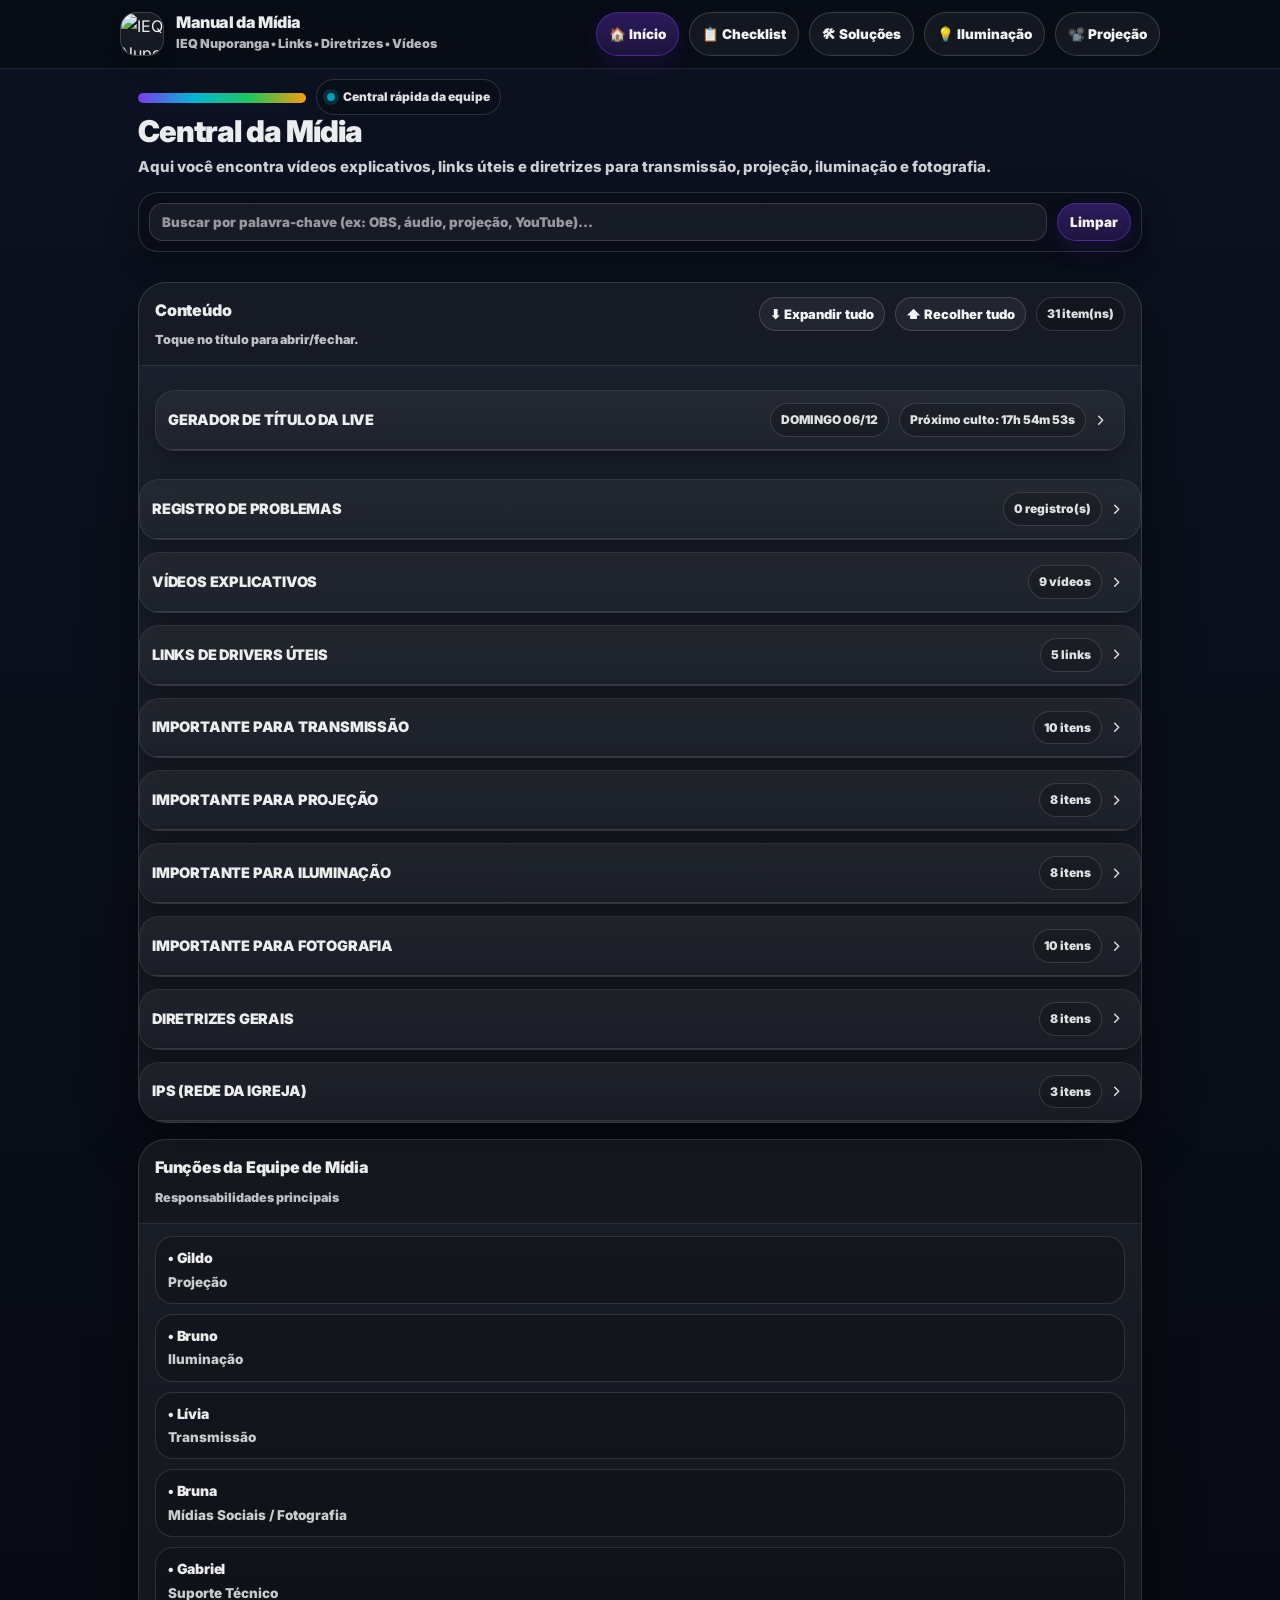
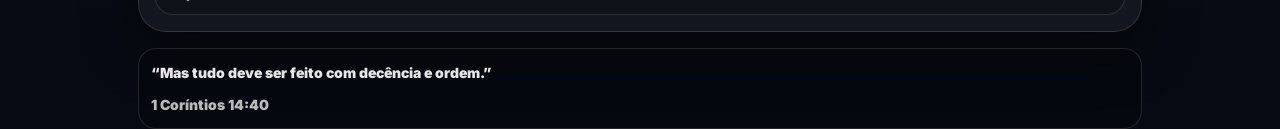
==== index.html @ dc913154 "Update index.html" ====
<!doctype html>
<html lang="pt-BR">
<head>
  <meta charset="utf-8" />
  <meta name="viewport" content="width=device-width,initial-scale=1" />
  <title>Manual da Mídia | IEQ Nuporanga</title>
  <meta name="description" content="Vídeos explicativos, links úteis e diretrizes para transmissão, projeção, iluminação e fotografia." />
  <meta name="theme-color" content="#0B1220" />

  <link rel="preconnect" href="https://fonts.googleapis.com">
  <link rel="preconnect" href="https://fonts.gstatic.com" crossorigin>
  <link href="https://fonts.googleapis.com/css2?family=Inter:wght@400;600;700;800;900;950&display=swap" rel="stylesheet">

  <style>
:root{
  --bg0:#070A12;
  --bg1:#0B1220;
  --bg2:#0A0F1D;

  --card: rgba(255,255,255,.06);
  --card2: rgba(255,255,255,.08);
  --line: rgba(255,255,255,.12);
  --line2: rgba(255,255,255,.16);

  --text: rgba(255,255,255,.92);
  --muted: rgba(255,255,255,.72);

  --accent1:#7C3AED; /* roxo */
  --accent2:#06B6D4; /* ciano */
  --accent3:#22C55E; /* verde */
  --accent4:#F59E0B; /* âmbar */
  --danger:#EF4444;
  --ok:#22C55E;

  --shadow: 0 18px 55px rgba(0,0,0,.45);
  --shadow2: 0 10px 26px rgba(0,0,0,.35);

  --max: 1040px;
  --r28: 28px;
  --r20: 20px;
  --r16: 16px;
  --padX: 18px;
}

*{box-sizing:border-box}
html{
  height:100%;
  background:#070A12;
  overscroll-behavior:none;
}
body{
  margin:0;
  min-height:100%;
  font-family: Inter, system-ui, -apple-system, Segoe UI, Roboto, Arial, sans-serif;
  color: var(--text);
  line-height:1.65;
  overflow-x:hidden;
  text-rendering: optimizeLegibility;
  position:relative;
  background: linear-gradient(180deg, #0B1220 0%, #070A12 100%);
}
body::before{
  content:"";
  position: fixed;
  inset: -20%;
  z-index: -1;
  pointer-events: none;
  background:
    radial-gradient(900px 700px at 18% 12%, rgba(124,58,237,.22), transparent 70%),
    radial-gradient(900px 700px at 82% 16%, rgba(6,182,212,.18), transparent 72%),
    radial-gradient(900px 700px at 55% 88%, rgba(34,197,94,.12), transparent 74%),
    radial-gradient(1100px 900px at 50% 50%, rgba(245,158,11,.06), transparent 78%);
  filter: blur(55px);
  opacity: .95;
  transform: translateZ(0);
}
a{color:inherit;text-decoration:none}
button{font-family:inherit}

.container{
  max-width:var(--max);
  margin:0 auto;
  padding:
    0 calc(var(--padX) + env(safe-area-inset-right))
    0 calc(var(--padX) + env(safe-area-inset-left));
}

/* ===== HEADER ===== */
header{
  position:sticky;top:0;z-index:50;
  background: rgba(7,10,18,.70);
  backdrop-filter: blur(14px);
  -webkit-backdrop-filter: blur(14px);
  border-bottom:1px solid rgba(255,255,255,.10);
  transition: background .25s ease, box-shadow .25s ease;
}
header.compact{
  background: rgba(7,10,18,.85);
  box-shadow: 0 10px 25px rgba(0,0,0,.35);
}
.head{
  display:flex;align-items:center;justify-content:space-between;
  gap:12px;
  padding:12px 0;
  flex-wrap:wrap;
  transition: padding .22s ease;
}
header.compact .head{padding:8px 0}

.brand{display:flex;align-items:center;gap:12px;min-width:0}
.logo{
  width:44px;height:44px;border-radius:16px;overflow:hidden;flex:0 0 auto;
  border:1px solid rgba(255,255,255,.16);
  background: rgba(255,255,255,.06);
  box-shadow: 0 10px 18px rgba(0,0,0,.25);
  display:grid;place-items:center;
  transition: width .22s ease, height .22s ease, border-radius .22s ease;
}
header.compact .logo{width:38px;height:38px;border-radius:13px}
.logo img{width:100%;height:100%;object-fit:cover}
.brandTxt{min-width:0}
.brandTxt strong{
  display:block;font-weight:950;letter-spacing:-.4px;
  white-space:nowrap;overflow:hidden;text-overflow:ellipsis;
  max-width: 66vw;line-height:1.05;
}
.brandTxt span{
  display:block;font-size:12.5px;font-weight:900;
  color: rgba(255,255,255,.70);
  white-space:nowrap;overflow:hidden;text-overflow:ellipsis;
  max-width: 66vw;margin-top:3px;
}
header.compact .brandTxt strong{font-size:15px}
header.compact .brandTxt span{font-size:11px}

/* ===== BUTTONS ===== */
.btn{
  display:inline-flex;align-items:center;justify-content:center;gap:10px;
  font-size:13.5px;font-weight:950;
  padding:10px 12px;border-radius:999px;
  border:1px solid rgba(255,255,255,.16);
  background: rgba(255,255,255,.06);
  color: rgba(255,255,255,.95);
  cursor:pointer;user-select:none;
  transition: transform .12s ease, background .12s ease, border-color .12s ease, box-shadow .12s ease, opacity .12s ease;
  white-space:nowrap;
}
.btn:hover{
  transform:translateY(-1px);
  background: rgba(255,255,255,.10);
  border-color: rgba(255,255,255,.22);
  box-shadow: 0 10px 18px rgba(0,0,0,.25);
}
.btn:active{transform:translateY(0)}
.btn.primary{
  border-color: rgba(124,58,237,.45);
  background: linear-gradient(180deg, rgba(124,58,237,.32), rgba(124,58,237,.18));
  box-shadow: 0 10px 22px rgba(124,58,237,.12);
}
.btn.primary:hover{
  border-color: rgba(124,58,237,.62);
  background: linear-gradient(180deg, rgba(124,58,237,.42), rgba(124,58,237,.20));
}
.btn.ghost{background: rgba(255,255,255,.05)}
.btn.small{padding:8px 10px;font-size:13px}
.btn.danger{
  border-color: rgba(239,68,68,.40);
  background: rgba(239,68,68,.14);
}
.btn.danger:hover{
  border-color: rgba(239,68,68,.58);
  background: rgba(239,68,68,.18);
}

:focus-visible{
  outline: 2px solid rgba(6,182,212,.65);
  outline-offset: 2px;
  border-radius: 14px;
}
.hidden{display:none !important}

@media (max-width: 560px){
  :root{--padX: 16px;}
  .brandTxt strong{max-width: 78vw}
  .brandTxt span{max-width: 78vw}
}

@media (prefers-reduced-motion: reduce){
  *{scroll-behavior:auto !important;transition:none !important;animation:none !important}
}

main{padding: 14px 0 36px}

/* ===== HERO / KICKER ===== */
.kicker{display:flex;align-items:center;gap:10px;flex-wrap:wrap}
.pill{
  display:inline-flex;align-items:center;gap:8px;
  padding:7px 10px;border-radius:999px;
  border:1px solid rgba(255,255,255,.14);
  background: rgba(0,0,0,.18);
  color: rgba(255,255,255,.86);
  font-weight:950;
  font-size:12px;
  white-space:nowrap;
}
.dot{width:8px;height:8px;border-radius:999px;background: rgba(6,182,212,.85);box-shadow:0 0 0 4px rgba(6,182,212,.18)}
.kickerBar{
  height:10px;border-radius:999px;
  background: linear-gradient(90deg, var(--accent1), var(--accent2), var(--accent3), var(--accent4));
  width: 168px;margin: 14px 0 12px;
  box-shadow: 0 10px 28px rgba(124,58,237,.10);
}

.hero{padding: 10px 0 14px}
h1{
  margin:0 0 6px;
  font-size:30px;
  letter-spacing:-1px;
  line-height:1.12;
  font-weight:950;
}
.sub{
  margin:0;
  color: rgba(255,255,255,.80);
  font-size:15px;
  max-width: 92ch;
  font-weight:800;
}

/* search */
.searchWrap{
  display:flex;gap:10px;flex-wrap:wrap;align-items:center;
  border:1px solid rgba(255,255,255,.14);
  background: rgba(0,0,0,.18);
  border-radius: 20px;
  padding:10px;
  margin-top:12px;
  box-shadow: var(--shadow2);
}
.searchWrap input{
  flex: 1 1 220px;
  background: rgba(255,255,255,.06);
  border:1px solid rgba(255,255,255,.14);
  color: rgba(255,255,255,.92);
  border-radius: 14px;
  padding:10px 12px;
  font-family:inherit;
  font-weight:900;
  outline:none;
}
.searchWrap input::placeholder{color: rgba(255,255,255,.55);font-weight:900}

/* panels */
.panel{
  margin-top:16px;
  border:1px solid var(--line);
  background: linear-gradient(180deg, rgba(255,255,255,.07), rgba(255,255,255,.05));
  border-radius: var(--r28);
  box-shadow: var(--shadow);
  overflow:hidden;
}
.panelTop{
  padding:14px 16px;
  display:grid;
  grid-template-columns: 1fr auto;
  gap:12px;
  align-items:start;
  background: rgba(0,0,0,.18);
  border-bottom:1px solid rgba(255,255,255,.10);
}
.panelTop .left strong{display:block;font-weight:950;letter-spacing:-.2px;margin-bottom:2px}
.panelTop .left span{color: rgba(255,255,255,.72);font-weight:900;font-size:12.5px}
.panelTop .right{justify-self:end;display:flex;gap:10px;flex-wrap:wrap;align-items:center}
.chip{
  display:inline-flex;align-items:center;justify-content:center;
  padding:6px 10px;border-radius:999px;
  border:1px solid rgba(255,255,255,.14);
  background: rgba(0,0,0,.18);
  color: rgba(255,255,255,.86);
  font-weight:950;
  font-size:12px;
  white-space:nowrap;
}
.panelBody{padding: 12px 16px 16px}

/* accordion sections */
.section{
  margin-top:12px;
  border:1px solid rgba(255,255,255,.12);
  background: rgba(0,0,0,.12);
  border-radius: 20px;
  overflow:hidden;
  box-shadow: var(--shadow2);
}
.sectionHead{
  padding:12px 12px;
  display:flex;align-items:center;justify-content:space-between;gap:12px;
  border-bottom:1px solid rgba(255,255,255,.10);
  background: linear-gradient(180deg, rgba(255,255,255,.06), rgba(255,255,255,.03));
  cursor:pointer;
  user-select:none;
}
.sectionHead h2{
  margin:0;
  font-size:14.5px;
  font-weight:950;
  letter-spacing:-.2px;
  color: rgba(255,255,255,.92);
  flex: 1 1 auto;
  min-width:0;
  line-height:1.25;
}
.sectionHead .meta{
  display:flex;align-items:center;gap:10px;flex-wrap:wrap;
  color: rgba(255,255,255,.70);
  font-weight:900;
  font-size:12.5px;
  user-select:none;
  margin-left:auto;
  flex:0 0 auto;
}
.sectionBody{padding: 12px}

.grid2{display:grid;gap:12px;grid-template-columns: 1fr 1fr}
.card{
  border:1px solid rgba(255,255,255,.12);
  background: rgba(0,0,0,.18);
  border-radius: 18px;
  padding:12px;
  overflow:hidden;
}
.card strong{display:block;font-weight:950;letter-spacing:-.2px;margin-bottom:6px;color: rgba(255,255,255,.92)}
.card p{margin:0;color: rgba(255,255,255,.82);font-weight:850;font-size:13.5px;line-height:1.55}
.row{display:flex;gap:10px;flex-wrap:wrap;margin-top:10px}

.list{
  margin:0;
  padding-left: 18px;
  color: rgba(255,255,255,.86);
  font-weight:850;
  font-size:14px;
  line-height:1.7;
}
.list li{margin: 6px 0}

.quote{
  margin-top:12px;
  border:1px solid rgba(255,255,255,.12);
  background: rgba(0,0,0,.18);
  border-radius: 18px;
  padding:12px;
  color: rgba(255,255,255,.90);
  font-weight:900;
  font-size:14px;
  line-height:1.7;
}
.quote em{font-style:normal;color: rgba(255,255,255,.72);font-weight:900}

/* mini lists */
.miniList{display:grid;gap:10px}
.miniRow{
  border:1px solid rgba(255,255,255,.12);
  background: rgba(0,0,0,.18);
  border-radius: 18px;
  padding:12px;
}
.miniRow .name{font-weight:950;letter-spacing:-.2px;color: rgba(255,255,255,.92);font-size:14px;line-height:1.25}
.miniRow .role{margin-top:6px;color: rgba(255,255,255,.78);font-weight:850;font-size:13.5px;line-height:1.35}

/* form */
.textarea, .input{
  width:100%;
  background: rgba(255,255,255,.06);
  border:1px solid rgba(255,255,255,.14);
  color: rgba(255,255,255,.92);
  border-radius: 14px;
  padding:10px 12px;
  font-family:inherit;
  font-weight:900;
  outline:none;
}
.textarea{min-height: 110px;resize: vertical;}

.miniList2{display:grid;gap:10px;margin-top:10px}
.miniNote{
  border:1px solid rgba(255,255,255,.10);
  background: rgba(0,0,0,.16);
  border-radius: 16px;
  padding:10px;
}
.miniNote .topline{display:flex;align-items:flex-start;justify-content:space-between;gap:10px;flex-wrap:wrap}
.miniNote .when{font-weight:950;color: rgba(255,255,255,.90);font-size:12.8px;letter-spacing:-.2px}
.miniNote .who{margin-top:2px;color: rgba(255,255,255,.78);font-weight:900;font-size:12.5px;letter-spacing:-.1px}
.miniNote .txt{margin-top:8px;color: rgba(255,255,255,.84);font-weight:850;font-size:13.2px;line-height:1.55;white-space:pre-wrap;word-break:break-word}
.empty{color: rgba(255,255,255,.74);font-weight:850;font-size:13px;line-height:1.55;padding: 8px 2px}

/* notice */
.notice{
  margin-top:10px;
  border:1px dashed rgba(255,255,255,.18);
  background: rgba(0,0,0,.18);
  border-radius: 16px;
  padding:10px;
  color: rgba(255,255,255,.82);
  font-weight:850;
  font-size:13px;
  line-height:1.55;
  white-space: normal;
  word-break: normal;
  overflow-wrap: anywhere;
  hyphens: auto;
}
.notice strong{color: rgba(255,255,255,.92);font-weight:950}

@media (max-width: 860px){
  .grid2{grid-template-columns: 1fr}
}
@media (max-width: 560px){
  h1{font-size:25px}
  .sub{font-size:14.6px}
  .panelTop{padding:12px}
  .panelBody{padding: 12px 12px 14px}
  .sectionHead{padding:11px}
  .card{padding:11px}
  .list{font-size:13.8px}
}

/* ===== MENU MOBILE (⋮) ===== */
.btnRow{display:flex;gap:10px;flex-wrap:wrap;align-items:center}
.menuBtn{
  display:none;
  width:42px;height:42px;
  border-radius:16px;
  border:1px solid rgba(255,255,255,.16);
  background: rgba(255,255,255,.06);
  color: rgba(255,255,255,.95);
  font-weight:950;
  font-size:22px;
  line-height:1;
  cursor:pointer;
  user-select:none;
  margin-right:6px;
  transition: transform .12s ease, background .12s ease, border-color .12s ease, box-shadow .12s ease, opacity .12s ease;
}
.menuBtn:hover{
  transform:translateY(-1px);
  background: rgba(255,255,255,.10);
  border-color: rgba(255,255,255,.22);
  box-shadow: 0 10px 18px rgba(0,0,0,.22);
}
.menuBtn:active{transform:translateY(0)}

.menuOverlay{
  position:fixed; inset:0;
  background: rgba(2,6,23,.50);
  backdrop-filter: blur(10px);
  -webkit-backdrop-filter: blur(10px);
  display:none;
  z-index:220;
}
.menuOverlay.show{display:block}

.headerMenu{
  position:fixed;
  top: calc(70px + env(safe-area-inset-top));
  left:50%;
  transform: translateX(-50%);
  width:min(360px, calc(100vw - 32px));
  border:1px solid rgba(255,255,255,.14);
  background: rgba(11,18,32,.92);
  backdrop-filter: blur(14px);
  -webkit-backdrop-filter: blur(14px);
  border-radius: 22px;
  box-shadow: 0 22px 90px rgba(0,0,0,.55);
  padding:12px;
  display:none;
  z-index:230;
}
.headerMenu.show{display:block}

.headerMenu .menuTitle{
  font-weight:950;
  letter-spacing:-.2px;
  font-size:13px;
  color: rgba(255,255,255,.90);
  display:flex;align-items:center;justify-content:space-between;gap:10px;
  padding:6px 6px 10px;
  border-bottom:1px solid rgba(255,255,255,.10);
  margin-bottom:10px;
}
.headerMenu .menuClose{
  width:38px;height:38px;border-radius:14px;
  border:1px solid rgba(255,255,255,.14);
  background: rgba(255,255,255,.06);
  color: rgba(255,255,255,.92);
  font-weight:950;
  cursor:pointer;
}
.headerMenu .menuGrid{
  display:flex;
  flex-direction:column;
  gap:10px;
}
.headerMenu .menuGrid .btn{
  width:100%;
  justify-content:flex-start;
}

/* no mobile: some a fileira de botões e aparece o ⋮ */
@media (max-width: 520px){
  .btnRow{display:none;}
  .menuBtn{display:inline-grid;place-items:center;}
  .head{flex-wrap:nowrap;}
}

/* =========================
   THUMBS DOS VÍDEOS
   ========================= */
.videoCard{
  display:flex;
  flex-direction:column;
  gap:10px;
}
.videoThumb{
  position:relative;
  width:100%;
  aspect-ratio: 16 / 9;
  border-radius: 16px;
  overflow:hidden;
  border:1px solid rgba(255,255,255,.12);
  background: rgba(255,255,255,.06);
  box-shadow: 0 12px 26px rgba(0,0,0,.25);
}
.videoThumb img{
  width:100%;
  height:100%;
  object-fit:cover;
  display:block;
  transform: scale(1.02);
  filter: saturate(1.05) contrast(1.05);
}
.videoThumb::after{
  content:"";
  position:absolute; inset:0;
  background: linear-gradient(180deg, rgba(0,0,0,.10), rgba(0,0,0,.55));
  pointer-events:none;
}
.playBadge{
  position:absolute;
  inset:auto auto 12px 12px;
  display:inline-flex;
  align-items:center;
  gap:8px;
  padding:8px 10px;
  border-radius:999px;
  border:1px solid rgba(255,255,255,.18);
  background: rgba(0,0,0,.40);
  backdrop-filter: blur(10px);
  -webkit-backdrop-filter: blur(10px);
  color: rgba(255,255,255,.92);
  font-weight:950;
  font-size:12.5px;
  box-shadow: 0 10px 22px rgba(0,0,0,.25);
}
.playIcon{
  width:0;height:0;
  border-left:10px solid rgba(255,255,255,.92);
  border-top:6px solid transparent;
  border-bottom:6px solid transparent;
  filter: drop-shadow(0 6px 10px rgba(0,0,0,.35));
}

/* =========================
   MODAL PLAYER
   ========================= */
.modalOverlay{
  position:fixed; inset:0;
  background: rgba(2,6,23,.62);
  backdrop-filter: blur(12px);
  -webkit-backdrop-filter: blur(12px);
  display:none;
  z-index:999;
}
.modalOverlay.show{display:block}

.modalBox{
  position:fixed;
  left:50%;
  top:50%;
  transform:translate(-50%,-50%);
  width:min(920px, calc(100vw - 28px));
  border-radius: 22px;
  border:1px solid rgba(255,255,255,.14);
  background: rgba(11,18,32,.92);
  box-shadow: 0 30px 120px rgba(0,0,0,.65);
  overflow:hidden;
  display:none;
  z-index:1000;
}
.modalBox.show{display:block}

.modalTop{
  display:flex;
  align-items:center;
  justify-content:space-between;
  gap:10px;
  padding:10px 12px;
  border-bottom:1px solid rgba(255,255,255,.10);
}
.modalTitle{
  font-weight:950;
  letter-spacing:-.2px;
  font-size:13.5px;
  color: rgba(255,255,255,.92);
  white-space:nowrap;
  overflow:hidden;
  text-overflow:ellipsis;
  max-width: 75%;
}
.modalClose{
  width:42px;height:42px;
  border-radius:16px;
  border:1px solid rgba(255,255,255,.14);
  background: rgba(255,255,255,.06);
  color: rgba(255,255,255,.92);
  font-weight:950;
  cursor:pointer;
}
.modalBody{
  padding:12px;
}
.playerFrame{
  width:100%;
  aspect-ratio:16/9;
  border-radius: 18px;
  overflow:hidden;
  border:1px solid rgba(255,255,255,.12);
  background: rgba(0,0,0,.35);
}
.playerFrame iframe{
  width:100%;
  height:100%;
  border:0;
  display:block;
}
  
/* ===== SETINHA ANIMADA (→ fechado, ↓ aberto) ===== */
.sectionHead .chev{
  transition: transform .25s ease;
  transform: rotate(-90deg);
}
.sectionHead[aria-expanded="true"] .chev{
  transform: rotate(0deg);
}

@media (max-width: 560px){
  /* Mobile: título em cima e chips embaixo (evita esmagar) */
  .sectionHead{
    flex-direction: column;
    align-items: flex-start;
    gap: 10px;
  }
  .sectionHead h2{width:100%}
  .sectionHead .meta{
    width:100%;
    margin-left:0;
    justify-content:flex-start;
  }
  .sectionHead .meta .chip{
    max-width:100%;
    overflow:hidden;
    text-overflow:ellipsis;
    white-space:nowrap;
    font-size:12px;
    padding:6px 10px;
  }
}

/* =========================
   IPS (NOVO)
   ========================= */
.ipTop{
  display:flex;
  align-items:flex-start;
  justify-content:space-between;
  gap:10px;
  flex-wrap:wrap;
}
.ipNameBtn{
  appearance:none;
  border:0;
  background: transparent;
  padding:0;
  margin:0;
  text-align:left;
  color: rgba(255,255,255,.92);
  font-weight:950;
  letter-spacing:-.2px;
  cursor:pointer;
  line-height:1.25;
}
.ipNameBtn:hover{ text-decoration: underline; }
.ipVal{
  font-weight:950;
  font-size:12.8px;
  color: rgba(255,255,255,.78);
  border:1px solid rgba(255,255,255,.12);
  background: rgba(0,0,0,.16);
  padding:6px 10px;
  border-radius: 999px;
  white-space:nowrap;
}
.ipHint{
  margin-top:8px;
  color: rgba(255,255,255,.76);
  font-weight:850;
  font-size:13.2px;
  line-height:1.55;
}
</style>
</head>

<body>
  <header>
    <div class="container head">
      <a class="brand" href="./" aria-label="Voltar para o site principal">
        <div class="logo">
          <img src="https://i.imgur.com/PlDV9NW.jpeg" alt="IEQ Nuporanga" />
        </div>
        <div class="brandTxt">
          <strong>Manual da Mídia</strong>
          <span>IEQ Nuporanga • Links • Diretrizes • Vídeos</span>
        </div>
      </a>

      <div class="btnRow" id="btnRowDesktop">
        <a class="btn primary" href="index.html" aria-label="Página inicial">🏠 Início</a>
        <a class="btn ghost" href="checklist.html" aria-label="Abrir checklist">📋 Checklist</a>
        <a class="btn ghost" href="solucoes.html" aria-label="Abrir soluções">🛠 Soluções</a>
        <a class="btn ghost" href="iluminacao.html" aria-label="Abrir iluminação">💡 Iluminação</a>
        <a class="btn ghost" href="projecao.html" aria-label="Abrir projeção">📽️ Projeção</a>
      </div>

      <button class="menuBtn" id="menuBtn" type="button" aria-label="Abrir menu" aria-expanded="false">⋮</button>
    </div>
  </header>

  <div class="menuOverlay" id="menuOverlay" aria-hidden="true"></div>

  <nav class="headerMenu" id="headerMenu" aria-label="Menu do topo">
    <div class="menuTitle">
      <span>Opções</span>
      <button class="menuClose" id="menuClose" type="button" aria-label="Fechar menu">✕</button>
    </div>

    <div class="menuGrid">
      <a class="btn primary" href="index.html">🏠 Início</a>
      <a class="btn ghost" href="checklist.html">📋 Checklist</a>
      <a class="btn ghost" href="solucoes.html">🛠 Soluções</a>
      <a class="btn ghost" href="iluminacao.html">💡 Iluminação</a>
      <a class="btn ghost" href="projecao.html">📽️ Projeção</a>
    </div>
  </nav>

  <main class="container">
    <div class="hero fadeUp">
      <div class="kicker">
        <div class="kickerBar" aria-hidden="true"></div>
        <span class="pill"><span class="dot" aria-hidden="true"></span>Central rápida da equipe</span>
      </div>

      <h1>Central da Mídia</h1>
      <p class="sub">
        Aqui você encontra vídeos explicativos, links úteis e diretrizes para transmissão, projeção, iluminação e fotografia.
      </p>

      <div class="searchWrap" aria-label="Busca">
        <input id="q" type="search" placeholder="Buscar por palavra-chave (ex: OBS, áudio, projeção, YouTube)..." />
        <button class="btn primary" id="clearBtn" type="button">Limpar</button>
      </div>
    </div>

    <section class="panel fadeUp" aria-label="Conteúdo do manual">
      <div class="panelTop">
        <div class="left">
          <strong>Conteúdo</strong>
          <span id="hint">Toque no título para abrir/fechar.</span>
        </div>
        <div class="right" style="display:flex;gap:10px;flex-wrap:wrap">
          <button class="btn ghost small" id="expandAll" type="button">⬇️ Expandir tudo</button>
          <button class="btn ghost small" id="collapseAll" type="button">⬆️ Recolher tudo</button>
          <span class="chip" id="countChip">0 itens</span>
        </div>
      </div>

      <div class="panelBody" id="wrap">

        <!-- GERADOR DE TÍTULO (FECHADO POR PADRÃO) -->
        <div class="section" data-section>
          <div class="sectionHead" role="button" tabindex="0" aria-label="Gerador de título da live">
            <h2>GERADOR DE TÍTULO DA LIVE</h2>
            <div class="meta">
              <span class="chip" id="liveWhenChip">—</span>
              <span class="chip" id="nextCultoChip">Próximo culto: —</span>
              <span class="chev" aria-hidden="true">
                <svg width="16" height="16" viewBox="0 0 24 24" fill="none">
                  <path d="M6 9l6 6 6-6" stroke="rgba(255,255,255,.85)" stroke-width="2.2" stroke-linecap="round" stroke-linejoin="round"/>
                </svg>
              </span>
            </div>
          </div>
          <div class="sectionBody" data-body>
            <div class="card" data-item>
              <strong>Título gerado</strong>
              <p id="liveTitle" style="word-break:break-word"></p>

              <div class="row">
                <button class="btn primary small" id="copyLive" type="button">Copiar título</button>
                <button class="btn ghost small" id="refreshLive" type="button">Atualizar</button>
              </div>
              </div>
            </div>
          </div>
        </div>

        <!-- REGISTRO DE PROBLEMAS (FECHADO POR PADRÃO) -->
        <div class="section" data-section>
          <div class="sectionHead" role="button" tabindex="0" aria-label="Registro de problemas e ocorrências">
            <h2>REGISTRO DE PROBLEMAS</h2>
            <div class="meta">
              <span class="chip" id="probCountChip">0 registro(s)</span>
              <span class="chev" aria-hidden="true">
                <svg width="16" height="16" viewBox="0 0 24 24" fill="none">
                  <path d="M6 9l6 6 6-6" stroke="rgba(255,255,255,.85)" stroke-width="2.2" stroke-linecap="round" stroke-linejoin="round"/>
                </svg>
              </span>
            </div>
          </div>
          <div class="sectionBody" data-body>
            <div class="card" data-item>
              <strong>Anotar ocorrência</strong>
              <p style="margin:0 0 10px;color:rgba(255,255,255,.78);font-weight:850;font-size:13.3px;line-height:1.55">
                OBS: Registre a ocorrência apenas no computador da live, pois ela fica salva no navegador local.
              </p>

              <div style="margin-top:10px;display:grid;gap:10px">
                <div>
                  <label for="probWho" style="display:block;margin-bottom:6px;font-size:12.5px;font-weight:900;color:rgba(255,255,255,.72)">Quem está reportando?</label>
                  <input class="input" id="probWho" type="text" placeholder="Ex: Gabriel / Lívia / Bruno..." />
                </div>

                <div>
                  <label for="probText" style="display:block;margin-bottom:6px;font-size:12.5px;font-weight:900;color:rgba(255,255,255,.72)">Descrição do problema</label>
                  <textarea class="textarea" id="probText" placeholder="Descreva o problema (o que aconteceu + como resolveu, se souber)..."></textarea>
                </div>
              </div>

              <div class="row" style="margin-top:10px">
                <button class="btn primary small" id="probSave" type="button">Salvar</button>
                <button class="btn ghost small" id="probClear" type="button">Limpar campos</button>
                <button class="btn danger small" id="probWipe" type="button">Apagar tudo</button>
              </div>

              <div class="miniList2" id="probList"></div>
              <div class="empty hidden" id="probEmpty">Nenhum registro ainda. Quando acontecer algo, anota aqui pra equipe aprender e melhorar.</div>
            </div>
          </div>
        </div>

        <!-- VÍDEOS -->
        <div class="section" data-section>
          <div class="sectionHead" role="button" tabindex="0" aria-label="Vídeos explicativos">
            <h2>VÍDEOS EXPLICATIVOS</h2>
            <div class="meta">
              <span class="chip" data-chip>9 vídeos</span>
              <span class="chev" aria-hidden="true">
                <svg width="16" height="16" viewBox="0 0 24 24" fill="none">
                  <path d="M6 9l6 6 6-6" stroke="rgba(255,255,255,.85)" stroke-width="2.2" stroke-linecap="round" stroke-linejoin="round"/>
                </svg>
              </span>
            </div>
          </div>

          <div class="sectionBody" data-body>
            <div class="grid2">

              <!-- 1 -->
              <div class="card videoCard" data-item data-video>
                <div class="videoThumb">
                  <img data-thumb alt="Thumbnail do vídeo" loading="lazy" decoding="async" referrerpolicy="no-referrer" />
                  <div class="playBadge"><span class="playIcon" aria-hidden="true"></span>Prévia</div>
                </div>
                <div class="videoMeta">
                  <strong>Como funciona a sala da mídia</strong>
                  <p>Vídeo explicando o ambiente e organização da sala.</p>
                </div>
                <div class="row">
                  <button class="btn primary small" type="button" data-watch>🎬 Assistir aqui</button>
                  <a class="btn small" data-youtube href="https://youtu.be/bHvkwNT70sk" target="_blank" rel="noopener">Abrir no YouTube</a>
                </div>
              </div>

              <!-- 2 -->
              <div class="card videoCard" data-item data-video>
                <div class="videoThumb">
                  <img data-thumb alt="Thumbnail do vídeo" loading="lazy" decoding="async" referrerpolicy="no-referrer" />
                  <div class="playBadge"><span class="playIcon" aria-hidden="true"></span>Prévia</div>
                </div>
                <div class="videoMeta">
                  <strong>Como funciona o programa de transmissão</strong>
                  <p>Visão geral do software utilizado na live.</p>
                </div>
                <div class="row">
                  <button class="btn primary small" type="button" data-watch>🎬 Assistir aqui</button>
                  <a class="btn small" data-youtube href="https://youtu.be/lfOu8_fzxBI" target="_blank" rel="noopener">Abrir no YouTube</a>
                </div>
              </div>

              <!-- 3 -->
              <div class="card videoCard" data-item data-video>
                <div class="videoThumb">
                  <img data-thumb alt="Thumbnail do vídeo" loading="lazy" decoding="async" referrerpolicy="no-referrer" />
                  <div class="playBadge"><span class="playIcon" aria-hidden="true"></span>Prévia</div>
                </div>
                <div class="videoMeta">
                  <strong>Como iniciar uma transmissão do culto (Atualizado)</strong>
                  <p>Passos essenciais antes de entrar ao vivo.</p>
                </div>
                <div class="row">
                  <button class="btn primary small" type="button" data-watch>🎬 Assistir aqui</button>
                  <a class="btn small" data-youtube href="https://youtu.be/qPlfcIo4XXo" target="_blank" rel="noopener">Abrir no YouTube</a>
                </div>
              </div>

              <!-- 4 -->
              <div class="card videoCard" data-item data-video>
                <div class="videoThumb">
                  <img data-thumb alt="Thumbnail do vídeo" loading="lazy" decoding="async" referrerpolicy="no-referrer" />
                  <div class="playBadge"><span class="playIcon" aria-hidden="true"></span>Prévia</div>
                </div>
                <div class="videoMeta">
                  <strong>Como funciona a projeção no culto</strong>
                  <p>Orientações para projeção e acompanhamento do culto.</p>
                </div>
                <div class="row">
                  <button class="btn primary small" type="button" data-watch>🎬 Assistir aqui</button>
                  <a class="btn small" data-youtube href="https://youtu.be/hV1OfCjrcVU" target="_blank" rel="noopener">Abrir no YouTube</a>
                </div>
              </div>

              <!-- 5 -->
              <div class="card videoCard" data-item data-video>
                <div class="videoThumb">
                  <img data-thumb alt="Thumbnail do vídeo" loading="lazy" decoding="async" referrerpolicy="no-referrer" />
                  <div class="playBadge"><span class="playIcon" aria-hidden="true"></span>Prévia</div>
                </div>
                <div class="videoMeta">
                  <strong>Como controlar o áudio que vai para a transmissão</strong>
                  <p>Como ajustar o mix da live com clareza.</p>
                </div>
                <div class="row">
                  <button class="btn primary small" type="button" data-watch>🎬 Assistir aqui</button>
                  <a class="btn small" data-youtube href="https://youtu.be/E3oSplzdOBA" target="_blank" rel="noopener">Abrir no YouTube</a>
                </div>
              </div>

              <!-- 6 -->
              <div class="card videoCard" data-item data-video>
                <div class="videoThumb">
                  <img data-thumb alt="Thumbnail do vídeo" loading="lazy" decoding="async" referrerpolicy="no-referrer" />
                  <div class="playBadge"><span class="playIcon" aria-hidden="true"></span>Prévia</div>
                </div>
                <div class="videoMeta">
                  <strong>Como enviar a imagem da câmera para a projeção</strong>
                  <p>Fluxo de vídeo: câmera → projeção.</p>
                </div>
                <div class="row">
                  <button class="btn primary small" type="button" data-watch>🎬 Assistir aqui</button>
                  <a class="btn small" data-youtube href="https://youtu.be/PBif7TNvut8" target="_blank" rel="noopener">Abrir no YouTube</a>
                </div>
              </div>

              <!-- 7 -->
              <div class="card videoCard" data-item data-video>
                <div class="videoThumb">
                  <img data-thumb alt="Thumbnail do vídeo" loading="lazy" decoding="async" referrerpolicy="no-referrer" />
                  <div class="playBadge"><span class="playIcon" aria-hidden="true"></span>Prévia</div>
                </div>
                <div class="videoMeta">
                  <strong>Como conectar o áudio e projetar vídeos</strong>
                  <p>Conexões práticas e cuidados na execução.</p>
                </div>
                <div class="row">
                  <button class="btn primary small" type="button" data-watch>🎬 Assistir aqui</button>
                  <a class="btn small" data-youtube href="https://youtu.be/PMEtejRNf5k" target="_blank" rel="noopener">Abrir no YouTube</a>
                </div>
              </div>

              <!-- 8 -->
              <div class="card videoCard" data-item data-video>
                <div class="videoThumb">
                  <img data-thumb alt="Thumbnail do vídeo" loading="lazy" decoding="async" referrerpolicy="no-referrer" />
                  <div class="playBadge"><span class="playIcon" aria-hidden="true"></span>Prévia</div>
                </div>
                <div class="videoMeta">
                  <strong>Básico da Mesa de Som</strong>
                  <p>Fundamentos para operar e entender o áudio.</p>
                </div>
                <div class="row">
                  <button class="btn primary small" type="button" data-watch>🎬 Assistir aqui</button>
                  <a class="btn small" data-youtube href="https://youtu.be/AaPl1Lh2E70" target="_blank" rel="noopener">Abrir no YouTube</a>
                </div>
              </div>

              <!-- 9 -->
              <div class="card videoCard" data-item data-video>
                <div class="videoThumb">
                  <img data-thumb alt="Thumbnail do vídeo" loading="lazy" decoding="async" referrerpolicy="no-referrer" />
                  <div class="playBadge"><span class="playIcon" aria-hidden="true"></span>Prévia</div>
                </div>
                <div class="videoMeta">
                  <strong>Como corrigir o IP do roteador</strong>
                  <p>A câmera não funciona? Corrija o IP.</p>
                </div>
                <div class="row">
                  <button class="btn primary small" type="button" data-watch>🎬 Assistir aqui</button>
                  <a class="btn small" data-youtube href="https://youtu.be/Xi2b-17VGbU?si=oOv-HLov6AXy3JWU" target="_blank" rel="noopener">Abrir no YouTube</a>
                </div>
              </div>

            </div>
          </div>
        </div>

        <!-- DRIVERS ÚTEIS -->
        <div class="section" data-section>
          <div class="sectionHead" role="button" tabindex="0" aria-label="Links de drivers úteis">
            <h2>LINKS DE DRIVERS ÚTEIS</h2>
            <div class="meta">
              <span class="chip" data-chip>5 links</span>
              <span class="chev" aria-hidden="true">
                <svg width="16" height="16" viewBox="0 0 24 24" fill="none">
                  <path d="M6 9l6 6 6-6" stroke="rgba(255,255,255,.85)" stroke-width="2.2" stroke-linecap="round" stroke-linejoin="round"/>
                </svg>
              </span>
            </div>
          </div>
        
          <div class="sectionBody" data-body>
            <div class="grid2">
        
              <div class="card" data-item>
                <strong>Quadrangular Nuporanga</strong>
                <p>Pasta geral de arquivos da igreja.</p>
                <div class="row">
                  <a class="btn primary small" href="https://drive.google.com/drive/folders/1-GQcfvZRFquY4fwe92kJaebK8PD-Q3kI?usp=drive_link" target="_blank" rel="noopener">
                    📂 Abrir Drive
                  </a>
                </div>
              </div>
        
              <div class="card" data-item>
                <strong>Driver para enviar arquivos pro PC</strong>
                <p>Arquivos usados para transferência e suporte.</p>
                <div class="row">
                  <a class="btn primary small" href="https://drive.google.com/drive/folders/1QjY1DF6QsRXKQGtE8BK4-lvwv3mjKDYk?usp=drive_link" target="_blank" rel="noopener">
                    📂 Abrir Drive
                  </a>
                </div>
              </div>
        
              <div class="card" data-item>
                <strong>Driver Eventos</strong>
                <p>Fotos de todos os eventos da igreja.</p>
                <div class="row">
                  <a class="btn primary small" href="https://drive.google.com/drive/folders/1LG5aJrqR8th5IkgLpDCRSFci9OvYjNt3?usp=drive_link" target="_blank" rel="noopener">
                    📂 Abrir Drive
                  </a>
                </div>
              </div>
        
              <div class="card" data-item>
                <strong>Ministério Quadrangular Nacional</strong>
                <p>Conteúdos oficiais do ministério.</p>
                <div class="row">
                  <a class="btn primary small" href="https://drive.google.com/drive/u/0/folders/1IVmIFSqOS4ai-nKMJYzkx-IhiDXxV02O" target="_blank" rel="noopener">
                    📂 Abrir Drive
                  </a>
                </div>
              </div>
        
              <div class="card" data-item>
                <strong>Secretaria de Comunicação</strong>
                <p>Documento oficial de comunicação.</p>
                <div class="row">
                  <a class="btn primary small" href="https://docs.google.com/document/d/1H7ag2DlPKMsB8zpv1w6szogb5b-KQ2O9bjy6smvPwyg/edit" target="_blank" rel="noopener">
                    📄 Abrir Documento
                  </a>
                </div>
              </div>
        
            </div>
          </div>
        </div>


        <!-- TRANSMISSÃO -->
        <div class="section" data-section>
          <div class="sectionHead" role="button" tabindex="0" aria-label="Importante para transmissão">
            <h2>IMPORTANTE PARA TRANSMISSÃO</h2>
            <div class="meta">
              <span class="chip" data-chip>10 itens</span>
              <span class="chev" aria-hidden="true">
                <svg width="16" height="16" viewBox="0 0 24 24" fill="none">
                  <path d="M6 9l6 6 6-6" stroke="rgba(255,255,255,.85)" stroke-width="2.2" stroke-linecap="round" stroke-linejoin="round"/>
                </svg>
              </span>
            </div>
          </div>
          <div class="sectionBody" data-body>
            <ul class="list" data-item>
              <li>Nomear transmissões de acordo com dia e data do culto.</li>
              <li>Mudar imagem de capa da transmissão de acordo com o pregador e/ou dia da semana.</li>
              <li>Verificar qualidade do áudio antes que seja iniciada a transmissão.</li>
              <li>A transmissão deve priorizar o altar, não o público.</li>
              <li>Não transmitir momentos sensíveis, como oração individual, testemunhos e etc.</li>
              <li>Crianças e adolescentes não devem ser exibidos em close na transmissão.</li>
              <li>Evitar enquadrar pessoas que não estejam identificadas como liderança, músicos ou pregadores.</li>
              <li>Evitar movimento bruscos da câmera; menos é mais.</li>
              <li>O foco do enquadramento na pregação é quem está com o microfone principal, independente se está ou não tendo louvor ao fundo.</li>
              <li>Tudo que não edifica fora do templo, não deve ser transmitido.</li>
            </ul>
          </div>
        </div>

        <!-- PROJEÇÃO -->
        <div class="section" data-section>
          <div class="sectionHead" role="button" tabindex="0" aria-label="Importante para projeção">
            <h2>IMPORTANTE PARA PROJEÇÃO</h2>
            <div class="meta">
              <span class="chip" data-chip>8 itens</span>
              <span class="chev" aria-hidden="true">
                <svg width="16" height="16" viewBox="0 0 24 24" fill="none">
                  <path d="M6 9l6 6 6-6" stroke="rgba(255,255,255,.85)" stroke-width="2.2" stroke-linecap="round" stroke-linejoin="round"/>
                </svg>
              </span>
            </div>
          </div>
          <div class="sectionBody" data-body>
            <ul class="list" data-item>
              <li>Evitar fundos poluídos, animados ou que prejudiquem a leitura.</li>
              <li>A projeção deve acompanhar o altar, não antecipar nem atrasar o momento.</li>
              <li>Confirmar a versão da bíblia de quem for pregar.</li>
              <li>Confirmar a lista de louvores com o responsável.</li>
              <li>Durante o louvor, projetar apenas a letra necessária, evitando excesso de informação.</li>
              <li>Manter o computador organizado, com arquivos nomeados nas respectivas pastas e excluir arquivos não mais utilizados.</li>
              <li>Garantir que anúncios e comunicados estejam atualizados.</li>
              <li>Tudo o que for projetado deve edificar a igreja e não distrair do culto.</li>
            </ul>
          </div>
        </div>

        <!-- ILUMINAÇÃO -->
        <div class="section" data-section>
          <div class="sectionHead" role="button" tabindex="0" aria-label="Importante para iluminação">
            <h2>IMPORTANTE PARA ILUMINAÇÃO</h2>
            <div class="meta">
              <span class="chip" data-chip>8 itens</span>
              <span class="chev" aria-hidden="true">
                <svg width="16" height="16" viewBox="0 0 24 24" fill="none">
                  <path d="M6 9l6 6 6-6" stroke="rgba(255,255,255,.85)" stroke-width="2.2" stroke-linecap="round" stroke-linejoin="round"/>
                </svg>
              </span>
            </div>
          </div>
          <div class="sectionBody" data-body>
            <ul class="list" data-item>
              <li>Programar cenas de iluminação antes do culto.</li>
              <li>Durante a Palavra, manter iluminação estável e clara.</li>
              <li>Durante o louvor, evitar mudanças constantes; menos é mais.</li>
              <li>Não escurecer o altar a ponto de prejudicar a leitura, a câmera ou a projeção.</li>
              <li>Não testar luzes durante o culto.</li>
              <li>Evitar cores que distraiam ou gerem desconforto visual.</li>
              <li>Trabalhar juntamente com a projeção para criação de cenas e layouts.</li>
              <li>A iluminação deve servir o culto, não chamar atenção para si.</li>
            </ul>
          </div>
        </div>

        <!-- FOTOGRAFIA -->
        <div class="section" data-section>
          <div class="sectionHead" role="button" tabindex="0" aria-label="Importante para fotografia">
            <h2>IMPORTANTE PARA FOTOGRAFIA</h2>
            <div class="meta">
              <span class="chip" data-chip>10 itens</span>
              <span class="chev" aria-hidden="true">
                <svg width="16" height="16" viewBox="0 0 24 24" fill="none">
                  <path d="M6 9l6 6 6-6" stroke="rgba(255,255,255,.85)" stroke-width="2.2" stroke-linecap="round" stroke-linejoin="round"/>
                </svg>
              </span>
            </div>
          </div>
          <div class="sectionBody" data-body>
            <ul class="list" data-item>
              <li>Fotografar com discrição e reverência durante o culto.</li>
              <li>Evitar fotografar pessoas em momentos sensíveis, como oração individual ou choro.</li>
              <li>Não expor crianças e adolescentes em close ou destaque individual.</li>
              <li>Evitar fotos de visitantes sem autorização.</li>
              <li>Não utilizar flash durante o culto.</li>
              <li>Evitar circulação excessiva à frente do altar.</li>
              <li>Registrar momentos de forma natural, sem interferir no culto.</li>
              <li>Evitar fotografar equipamentos técnicos.</li>
              <li>Selecionar imagens que edifiquem e representem bem a igreja.</li>
              <li>Tudo o que for fotografado deve honrar a igreja e o culto.</li>
            </ul>
          </div>
        </div>

        <!-- DIRETRIZES -->
        <div class="section" data-section>
          <div class="sectionHead" role="button" tabindex="0" aria-label="Diretrizes gerais">
            <h2>DIRETRIZES GERAIS</h2>
            <div class="meta">
              <span class="chip" data-chip>8 itens</span>
              <span class="chev" aria-hidden="true">
                <svg width="16" height="16" viewBox="0 0 24 24" fill="none">
                  <path d="M6 9l6 6 6-6" stroke="rgba(255,255,255,.85)" stroke-width="2.2" stroke-linecap="round" stroke-linejoin="round"/>
                </svg>
              </span>
            </div>
          </div>
          <div class="sectionBody" data-body>
            <ul class="list" data-item>
              <li>Avisar com antecedência caso não possa comparecer ao culto; não comparecer sem aviso compromete a equipe.</li>
              <li>Manter todos os equipamentos limpos e organizados após o uso.</li>
              <li>Não comer ou beber próximo aos equipamentos.</li>
              <li>Deixar mesas, suportes e áreas de trabalho em ordem ao final do culto.</li>
              <li>Comunicar imediatamente qualquer falha, dano ou mau funcionamento.</li>
              <li>Não realizar reparos ou modificações sem autorização.</li>
              <li>Não retirar equipamentos da igreja sem autorização da liderança.</li>
              <li>A mídia existe para servir o culto, não para conduzi-lo.</li>
            </ul>

            <div class="quote" data-item>
              “Tudo o que fizerem, façam de todo o coração, como para o Senhor, e não para os homens, sabendo que receberão do Senhor a recompensa da herança. É a Cristo, o Senhor, que vocês estão servindo.”
              <div style="margin-top:8px"><em>Colossenses 3:23–24</em></div>
            </div>
          </div>
        </div>

        <!-- IPS (NOVO) — LOGO ABAIXO DE DIRETRIZES -->
        <div class="section" data-section>
          <div class="sectionHead" role="button" tabindex="0" aria-label="IPs usados na igreja">
            <h2>IPS (REDE DA IGREJA)</h2>
            <div class="meta">
              <span class="chip" data-chip>3 itens</span>
              <span class="chev" aria-hidden="true">
                <svg width="16" height="16" viewBox="0 0 24 24" fill="none">
                  <path d="M6 9l6 6 6-6" stroke="rgba(255,255,255,.85)" stroke-width="2.2" stroke-linecap="round" stroke-linejoin="round"/>
                </svg>
              </span>
            </div>
          </div>

          <div class="sectionBody" data-body>
            <div class="grid2">

              <div class="card" data-item>
                <div class="ipTop">
                  <button class="ipNameBtn" type="button" data-ip-search="192.168.3.1" aria-label="Pesquisar no Google: IP do roteador">
                    IP ROTEADOR
                  </button>
                  <span class="ipVal">192.168.3.1</span>
                </div>

                <div class="ipHint">
                  Clique no nome para pesquisar no Google. Use os botões abaixo para abrir ou copiar.
                </div>

                <div class="row">
                  <button class="btn primary small" type="button" data-ip-https="192.168.3.1">🔒 Abrir https://</button>
                  <button class="btn ghost small" type="button" data-ip-copy="192.168.3.1">📋 Copiar IP</button>
                </div>
              </div>

              <div class="card" data-item>
                <div class="ipTop">
                  <button class="ipNameBtn" type="button" data-ip-search="192.168.3.30" aria-label="Pesquisar no Google: Abrir câmera PTZ">
                    Abrir Camera PTZ
                  </button>
                  <span class="ipVal">192.168.3.30</span>
                </div>

                <div class="ipHint">
                  Clique no nome para pesquisar no Google. Use os botões abaixo para abrir ou copiar.
                </div>

                <div class="row">
                  <button class="btn primary small" type="button" data-ip-https="192.168.3.30">🔒 Abrir https://</button>
                  <button class="btn ghost small" type="button" data-ip-copy="192.168.3.30">📋 Copiar IP</button>
                </div>
              </div>

              <div class="card" data-item>
                <div class="ipTop">
                  <button class="ipNameBtn" type="button" data-ip-search="172.14.52.1" aria-label="Pesquisar no Google: Abrir mesa de som">
                    Abrir Mesa de Som
                  </button>
                  <span class="ipVal">172.14.52.1</span>
                </div>

                <div class="ipHint">
                  Clique no nome para pesquisar no Google. Use os botões abaixo para abrir ou copiar.
                </div>

                <div class="row">
                  <button class="btn primary small" type="button" data-ip-https="172.14.52.1">🔒 Abrir https://</button>
                  <button class="btn ghost small" type="button" data-ip-copy="172.14.52.1">📋 Copiar IP</button>
                </div>
              </div>

            </div>

            <div class="notice" data-item>
              <strong>Obs:</strong> Se algum equipamento não tiver HTTPS habilitado, o navegador pode bloquear/alertar.
              Se precisar, posso colocar um botão extra de <strong>http://</strong> também.
            </div>
          </div>
        </div>

      </div>
    </section>

    <section class="panel fadeUp" aria-label="Funções da equipe de mídia">
      <div class="panelTop">
        <div class="left">
          <strong>Funções da Equipe de Mídia</strong>
          <span>Responsabilidades principais</span>
        </div>
      </div>

      <div class="panelBody">
        <div class="miniList">
          <div class="miniRow" data-item>
            <div class="name">• Gildo</div>
            <div class="role">Projeção</div>
          </div>

          <div class="miniRow" data-item>
            <div class="name">• Bruno</div>
            <div class="role">Iluminação</div>
          </div>

          <div class="miniRow" data-item>
            <div class="name">• Lívia</div>
            <div class="role">Transmissão</div>
          </div>

          <div class="miniRow" data-item>
            <div class="name">• Bruna</div>
            <div class="role">Mídias Sociais / Fotografia</div>
          </div>

          <div class="miniRow" data-item>
            <div class="name">• Gabriel</div>
            <div class="role">Suporte Técnico</div>
          </div>
        </div>
      </div>
    </section>

    <div class="quote fadeUp" id="verseBox" style="margin-top:16px"></div>
  </main>

  <!-- MODAL -->
  <div class="modalOverlay" id="modalOverlay" aria-hidden="true"></div>
  <div class="modalBox" id="modalBox" role="dialog" aria-modal="true" aria-label="Player do vídeo">
    <div class="modalTop">
      <div class="modalTitle" id="modalTitle">Assistir</div>
      <button class="modalClose" id="modalClose" type="button" aria-label="Fechar">✕</button>
    </div>
    <div class="modalBody">
      <div class="playerFrame" id="playerFrame"></div>
      <div class="row" style="margin-top:10px">
        <a class="btn small" id="modalYoutube" target="_blank" rel="noopener">Abrir no YouTube</a>
      </div>
    </div>
  </div>

  <script>
    // Toggle sections
    function toggleBody(head){
      const body = head.parentElement.querySelector("[data-body]");
      if(!body) return;
      const hidden = body.classList.toggle("hidden");
      head.setAttribute("aria-expanded", (!hidden).toString());
    }

    // Recolher tudo
    function collapseAllSections(){
      document.querySelectorAll("[data-section]").forEach(sec=>{
        const body = sec.querySelector("[data-body]");
        const head = sec.querySelector(".sectionHead");
        if(body) body.classList.add("hidden");
        if(head) head.setAttribute("aria-expanded","false");
      });
    }

    // Expandir tudo
    function expandAllSections(){
      document.querySelectorAll("[data-section]").forEach(sec=>{
        const body = sec.querySelector("[data-body]");
        const head = sec.querySelector(".sectionHead");
        if(body) body.classList.remove("hidden");
        if(head) head.setAttribute("aria-expanded","true");
      });
    }

    // Iniciar TODAS as seções recolhidas
    document.querySelectorAll(".sectionHead").forEach(head=>{
      head.addEventListener("click", ()=>toggleBody(head));
      head.addEventListener("keydown", (e)=>{
        if(e.key === "Enter" || e.key === " "){
          e.preventDefault();
          toggleBody(head);
        }
      });

      const body = head.parentElement.querySelector("[data-body]");
      if(body) body.classList.add("hidden");
      head.setAttribute("aria-expanded","false");
    });

    // Botões expand/recolher
    (function(){
      const expandBtn = document.getElementById("expandAll");
      const collapseBtn = document.getElementById("collapseAll");
      if(expandBtn) expandBtn.addEventListener("click", ()=>expandAllSections());
      if(collapseBtn) collapseBtn.addEventListener("click", ()=>collapseAllSections());
    })();

    // Search / filter (somente itens com data-item contam)
    const q = document.getElementById("q");
    const clearBtn = document.getElementById("clearBtn");
    const countChip = document.getElementById("countChip");

    function normalize(s){
      return (s||"")
        .toLowerCase()
        .normalize("NFD")
        .replace(/[\u0300-\u036f]/g, "");
    }

    function updateCount(){
      const visible = Array.from(document.querySelectorAll("[data-item]"))
        .filter(el => !el.classList.contains("hidden")).length;
      countChip.textContent = `${visible} item(ns)`;
    }

    function filter(){
      const term = normalize(q.value.trim());
      const items = document.querySelectorAll("[data-item]");
      const sections = document.querySelectorAll("[data-section]");

      if(!term){
        items.forEach(el=>el.classList.remove("hidden"));
        sections.forEach(sec=>sec.classList.remove("hidden"));
        // fecha tudo de novo
        collapseAllSections();
        updateCount();
        return;
      }

      items.forEach(el=>el.classList.add("hidden"));
      sections.forEach(sec=>sec.classList.add("hidden"));

      items.forEach(el=>{
        const text = normalize(el.textContent);
        if(text.includes(term)){
          el.classList.remove("hidden");
          const sec = el.closest("[data-section]");
          if(sec) sec.classList.remove("hidden");

          if(sec){
            const body = sec.querySelector("[data-body]");
            if(body) body.classList.remove("hidden");
            const head = sec.querySelector(".sectionHead");
            if(head) head.setAttribute("aria-expanded","true");
          }
        }
      });

      updateCount();
    }

    q.addEventListener("input", filter);
    clearBtn.addEventListener("click", ()=>{
      q.value = "";
      filter();
      q.focus();
    });

    function escapeHtml(str){
      return (str||"").replace(/[&<>"']/g, (m)=>({
        "&":"&amp;","<":"&lt;",">":"&gt;",'"':"&quot;","'":"&#039;"
      }[m]));
    }

    // ===== GERADOR DE TITULO LIVE + CRONÔMETRO PRÓXIMO CULTO (QUINTA 19H, DOMINGO 18H) =====
    (function(){
      const liveTitle = document.getElementById("liveTitle");
      const copyLive = document.getElementById("copyLive");
      const refreshLive = document.getElementById("refreshLive");
      const liveWhenChip = document.getElementById("liveWhenChip");
      const nextCultoChip = document.getElementById("nextCultoChip");
      if(!liveTitle || !copyLive || !refreshLive || !liveWhenChip || !nextCultoChip) return;

      const dias = ["DOMINGO","SEGUNDA","TERÇA","QUARTA","QUINTA","SEXTA","SÁBADO"];

      // ✅ CULTOS FIXOS
      // 0=DOM, 1=SEG, 2=TER, 3=QUA, 4=QUI, 5=SEX, 6=SÁB
      const CULTOS = [
        { dow: 4, h: 19, m: 0 }, // Quinta 19:00
        { dow: 0, h: 18, m: 0 }, // Domingo 18:00
      ];

      // Estado travado do cronômetro (evita "pulos" por arredondamento / drift do setInterval)
      const state = {
        target: null,
        baseNow: 0,
        basePerf: 0,
        setTarget(d){
          this.target = d;
          this.baseNow = Date.now();
          this.basePerf = (typeof performance !== "undefined" ? performance.now() : 0);
        },
        nowMs(){
          const p = (typeof performance !== "undefined" ? performance.now() : 0);
          return this.baseNow + (p - this.basePerf);
        }
      };

      function pad2(n){ return String(n).padStart(2,"0"); }

      function formatRemaining(ms){
        ms = Math.max(0, ms);
        const totalSec = Math.floor(ms / 1000);
        const d = Math.floor(totalSec / 86400);
        const h = Math.floor((totalSec % 86400) / 3600);
        const m = Math.floor((totalSec % 3600) / 60);
        const s = totalSec % 60;

        if(d > 0) return `${d}d ${h}h ${m}m ${s}s`;
        if(h > 0) return `${h}h ${m}m ${s}s`;
        if(m > 0) return `${m}m ${s}s`;
        return `${s}s`;
      }

      function getNextCulto(fromDate){
        const now = fromDate || new Date();
        const nowTime = now.getTime();
        let best = null;

        for(const c of CULTOS){
          const todayDow = now.getDay();
          let delta = (c.dow - todayDow + 7) % 7;

          const cand = new Date(now);
          cand.setHours(c.h, c.m, 0, 0);
          cand.setDate(now.getDate() + delta);

          // se for "hoje" mas já passou, pula pra semana que vem
          if(cand.getTime() <= nowTime){
            cand.setDate(cand.getDate() + 7);
          }

          if(!best || cand.getTime() < best.getTime()){
            best = cand;
          }
        }
        return best;
      }

      function updateCountdown(){
        // trava o alvo para não "pular" pra frente/voltar quando o relógio arredonda
        if(!state.target){
          state.setTarget(getNextCulto(new Date()));
        }

        const nowMs = state.nowMs();
        let diff = state.target.getTime() - nowMs;

        // passou do horário? recalcula o próximo (com pequena folga)
        if(diff <= 0){
          state.setTarget(getNextCulto(new Date(nowMs + 1500)));
          diff = state.target.getTime() - nowMs;
        }

        // no chip: só o tempo (sem repetir dia/data)
        nextCultoChip.textContent = `Próximo culto: ${formatRemaining(diff)}`;

        // info completa fica no title (sem poluir o layout)
        const dia = dias[state.target.getDay()];
        const dd = pad2(state.target.getDate());
        const mm = pad2(state.target.getMonth()+1);
        const hh = pad2(state.target.getHours());
        const mi = pad2(state.target.getMinutes());
        nextCultoChip.title = `${dia} ${dd}/${mm} ${hh}:${mi}`;
      }

      function gerarTituloHoje(){
        const now = new Date();
        const dia = dias[now.getDay()];
        const dd = pad2(now.getDate());
        const mm = pad2(now.getMonth()+1);
        const titulo = `🔴LIVE - CULTO ${dia} ${dd}/${mm} | IEQ NUPORANGA - TEMPLO A RESPOSTA`;
        liveTitle.textContent = titulo;
        liveWhenChip.textContent = `${dia} ${dd}/${mm}`;
      }

      function copiar(){
        const txt = liveTitle.textContent || "";
        if(!txt) return;

        const ta = document.createElement("textarea");
        ta.value = txt;
        ta.setAttribute("readonly","");
        ta.style.position = "fixed";
        ta.style.top = "0";
        ta.style.left = "-9999px";
        document.body.appendChild(ta);

        ta.focus();
        ta.select();
        ta.setSelectionRange(0, 99999);

        const ok = document.execCommand("copy");
        ta.remove();

        copyLive.textContent = ok ? "Copiado!" : "Não foi possível copiar";
        setTimeout(()=>copyLive.textContent="Copiar título", 1500);
      }

      copyLive.addEventListener("click", (e)=>{ e.stopPropagation(); copiar(); });
      refreshLive.addEventListener("click", (e)=>{ e.stopPropagation(); gerarTituloHoje(); updateCountdown(); });

      gerarTituloHoje();
      updateCountdown();
      setInterval(updateCountdown, 1000);
    })();

    // ===== REGISTRO DE PROBLEMAS (localStorage) =====
    (function(){
      const KEY = "ieq_midias_problemas_v2";

      const probWho  = document.getElementById("probWho");
      const probText = document.getElementById("probText");
      const probSave = document.getElementById("probSave");
      const probClear = document.getElementById("probClear");
      const probWipe = document.getElementById("probWipe");
      const probList = document.getElementById("probList");
      const probEmpty = document.getElementById("probEmpty");
      const probCountChip = document.getElementById("probCountChip");
      if(!probWho || !probText || !probSave || !probClear || !probWipe || !probList || !probEmpty || !probCountChip) return;

      let state = { items: [] };

      function load(){
        try{
          const raw = localStorage.getItem(KEY);
          if(raw){
            const parsed = JSON.parse(raw);
            if(parsed && typeof parsed === "object" && Array.isArray(parsed.items)){
              state = parsed;
            }
          }
        }catch(e){}
      }

      function save(){
        localStorage.setItem(KEY, JSON.stringify(state));
      }

      function fmt(ts){
        try{
          const d = new Date(ts);
          const dd = String(d.getDate()).padStart(2,"0");
          const mm = String(d.getMonth()+1).padStart(2,"0");
          const yyyy = d.getFullYear();
          const hh = String(d.getHours()).padStart(2,"0");
          const mi = String(d.getMinutes()).padStart(2,"0");
          return `${dd}/${mm}/${yyyy} • ${hh}:${mi}`;
        }catch(e){
          return ts;
        }
      }

      function render(){
        probList.innerHTML = "";
        const n = state.items.length;
        probCountChip.textContent = `${n} registro(s)`;

        if(n === 0){
          probEmpty.classList.remove("hidden");
          return;
        }
        probEmpty.classList.add("hidden");

        const items = [...state.items].sort((a,b)=>(b.ts||"").localeCompare(a.ts||""));

        for(const it of items){
          const wrap = document.createElement("div");
          wrap.className = "miniNote";

          const top = document.createElement("div");
          top.className = "topline";

          const left = document.createElement("div");
          left.style.display = "grid";
          left.style.gap = "2px";

          const when = document.createElement("div");
          when.className = "when";
          when.textContent = fmt(it.ts);

          const who = document.createElement("div");
          who.className = "who";
          who.textContent = `Reportado por: ${it.who || "—"}`;

          left.appendChild(when);
          left.appendChild(who);

          const del = document.createElement("button");
          del.className = "btn small danger";
          del.type = "button";
          del.textContent = "Excluir";
          del.addEventListener("click", (e)=>{
            e.stopPropagation();
            if(confirm("Excluir este registro?")){
              state.items = state.items.filter(x=>x.id !== it.id);
              save();
              render();
            }
          });

          top.appendChild(left);
          top.appendChild(del);

          const txt = document.createElement("div");
          txt.className = "txt";
          txt.innerHTML = escapeHtml(it.text);

          wrap.appendChild(top);
          wrap.appendChild(txt);
          probList.appendChild(wrap);
        }
      }

      function add(){
        const who = (probWho.value || "").trim();
        const text = (probText.value || "").trim();

        if(!who){
          alert("Digite quem está reportando.");
          probWho.focus();
          return;
        }
        if(!text){
          alert("Escreva o problema para salvar.");
          probText.focus();
          return;
        }

        state.items.push({
          id: "pb_" + Math.random().toString(36).slice(2) + Date.now().toString(36),
          ts: new Date().toISOString(),
          who,
          text
        });

        save();
        probWho.value = "";
        probText.value = "";
        render();
      }

      probSave.addEventListener("click", (e)=>{ e.stopPropagation(); add(); });
      probClear.addEventListener("click", (e)=>{
        e.stopPropagation();
        probWho.value = "";
        probText.value = "";
        probWho.focus();
      });
      probWipe.addEventListener("click", (e)=>{
        e.stopPropagation();
        if(confirm("Apagar TODOS os registros deste dispositivo?")){
          state = { items: [] };
          save();
          render();
        }
      });

      load();
      render();
    })();

    // Versículo final (fixo por enquanto)
    (function(){
      const box = document.getElementById("verseBox");
      if(!box) return;
      box.innerHTML = `
        “Mas tudo deve ser feito com decência e ordem.”
        <div style="margin-top:8px"><em>1 Coríntios 14:40</em></div>
      `;
    })();

    // init count
    updateCount();

    // ===== HEADER SHRINK (SEM FLICKER) =====
    (function(){
      const header = document.querySelector("header");
      if(!header) return;

      let ticking = false;
      let compact = false;

      const ENTER_Y = 70;
      const EXIT_Y  = 20;

      function update(){
        ticking = false;
        const y = window.scrollY || 0;

        if(!compact && y > ENTER_Y){
          compact = true;
          header.classList.add("compact");
        }else if(compact && y < EXIT_Y){
          compact = false;
          header.classList.remove("compact");
        }
      }

      function onScroll(){
        if(!ticking){
          ticking = true;
          requestAnimationFrame(update);
        }
      }

      window.addEventListener("scroll", onScroll, {passive:true});
      update();
    })();

    // ===== MENU ⋮ (mobile) =====
    (function(){
      const menuBtn = document.getElementById("menuBtn");
      const headerMenu = document.getElementById("headerMenu");
      const menuOverlay = document.getElementById("menuOverlay");
      const menuClose = document.getElementById("menuClose");

      if(!menuBtn || !headerMenu || !menuOverlay || !menuClose) return;

      function openHeaderMenu(){
        headerMenu.classList.add("show");
        menuOverlay.classList.add("show");
        menuOverlay.setAttribute("aria-hidden","false");
        menuBtn.setAttribute("aria-expanded","true");
      }
      function closeHeaderMenu(){
        headerMenu.classList.remove("show");
        menuOverlay.classList.remove("show");
        menuOverlay.setAttribute("aria-hidden","true");
        menuBtn.setAttribute("aria-expanded","false");
      }
      function toggleHeaderMenu(){
        const isOpen = headerMenu.classList.contains("show");
        if(isOpen) closeHeaderMenu();
        else openHeaderMenu();
      }

      menuBtn.addEventListener("click", (e)=>{
        e.stopPropagation();
        toggleHeaderMenu();
      });

      menuOverlay.addEventListener("click", closeHeaderMenu);
      menuClose.addEventListener("click", closeHeaderMenu);

      headerMenu.addEventListener("click", (e)=>{
        const t = e.target;
        if(t && t.tagName === "A"){
          setTimeout(closeHeaderMenu, 0);
        }
      });

      document.addEventListener("keydown", (e)=>{
        if(e.key === "Escape"){
          closeHeaderMenu();
        }
      });
    })();

    // =========================
    // IPS — AÇÕES (Google / https / copiar)
    // =========================
    (function(){
      function openGoogle(ip){
        const url = "https://www.google.com/search?q=" + encodeURIComponent(ip);
        window.open(url, "_blank", "noopener,noreferrer");
      }

      function openHttps(ip){
        const url = "https://" + ip;
        window.open(url, "_blank", "noopener,noreferrer");
      }

      async function copyText(txt){
        try{
          if(navigator.clipboard && navigator.clipboard.writeText){
            await navigator.clipboard.writeText(txt);
            return true;
          }
        }catch(e){}
        try{
          const ta = document.createElement("textarea");
          ta.value = txt;
          ta.setAttribute("readonly","");
          ta.style.position = "fixed";
          ta.style.top = "0";
          ta.style.left = "-9999px";
          document.body.appendChild(ta);
          ta.focus();
          ta.select();
          ta.setSelectionRange(0, 99999);
          const ok = document.execCommand("copy");
          ta.remove();
          return !!ok;
        }catch(e){
          return false;
        }
      }

      document.addEventListener("click", async (e)=>{
        const t = e.target;
        if(!t) return;

        const searchBtn = t.closest("[data-ip-search]");
        if(searchBtn){
          e.stopPropagation();
          openGoogle(searchBtn.getAttribute("data-ip-search"));
          return;
        }

        const httpsBtn = t.closest("[data-ip-https]");
        if(httpsBtn){
          e.stopPropagation();
          openHttps(httpsBtn.getAttribute("data-ip-https"));
          return;
        }

        const copyBtn = t.closest("[data-ip-copy]");
        if(copyBtn){
          e.stopPropagation();
          const ip = copyBtn.getAttribute("data-ip-copy");
          const ok = await copyText(ip);

          const prev = copyBtn.textContent;
          copyBtn.textContent = ok ? "Copiado!" : "Falhou";
          setTimeout(()=>copyBtn.textContent = prev, 1200);
        }
      });
    })();

    // =========================
    // THUMBS + MODAL PLAYER (ATUALIZADO)
    // =========================
    (function(){
      function getYoutubeId(url){
        try{
          const u = new URL(url);
          if(u.hostname.includes("youtu.be")){
            return u.pathname.replace("/","").trim() || null;
          }
          const v = u.searchParams.get("v");
          if(v) return v;

          const parts = u.pathname.split("/").filter(Boolean);
          const iShorts = parts.indexOf("shorts");
          if(iShorts >= 0 && parts[iShorts+1]) return parts[iShorts+1];

          const iEmbed = parts.indexOf("embed");
          if(iEmbed >= 0 && parts[iEmbed+1]) return parts[iEmbed+1];

          return null;
        }catch(e){
          return null;
        }
      }

      function setThumb(imgEl, videoId){
        const maxres = `https://img.youtube.com/vi/${videoId}/maxresdefault.jpg`;
        const hq = `https://img.youtube.com/vi/${videoId}/hqdefault.jpg`;
        imgEl.src = maxres;
        imgEl.onerror = function(){
          imgEl.onerror = null;
          imgEl.src = hq;
        };
      }

      // ===== NOVO: monta URL embed preservando `si=` e adicionando `origin=`
      function buildEmbedUrl(originalUrl){
        try{
          const u = new URL(originalUrl);

          // pega o ID do vídeo de qualquer formato
          let id = null;

          if (u.hostname.includes("youtu.be")) {
            id = u.pathname.replace("/","").trim();
          }

          if (!id) {
            id = u.searchParams.get("v");
          }

          const parts = u.pathname.split("/").filter(Boolean);
          const iShorts = parts.indexOf("shorts");
          if (!id && iShorts >= 0 && parts[iShorts+1]) id = parts[iShorts+1];

          const iEmbed = parts.indexOf("embed");
          if (!id && iEmbed >= 0 && parts[iEmbed+1]) id = parts[iEmbed+1];

          if(!id) return null;

          // preserva 'si' se tiver
          const si = u.searchParams.get("si");

          const qs = new URLSearchParams({
            autoplay: "1",
            rel: "0",
            modestbranding: "1",
            playsinline: "1",
            origin: location.origin
          });

          if(si) qs.set("si", si);

          return `https://www.youtube-nocookie.com/embed/${id}?${qs.toString()}`;
        }catch(e){
          return null;
        }
      }

      // Modal refs
      const overlay = document.getElementById("modalOverlay");
      const box = document.getElementById("modalBox");
      const closeBtn = document.getElementById("modalClose");
      const titleEl = document.getElementById("modalTitle");
      const frameWrap = document.getElementById("playerFrame");
      const modalYoutube = document.getElementById("modalYoutube");

      let lastFocus = null;

      function openModal({id, title, url}){
        if(!overlay || !box || !frameWrap) return;

        lastFocus = document.activeElement;

        titleEl.textContent = title || "Assistir";
        modalYoutube.href = url || "#";

        const src = buildEmbedUrl(url) || `https://www.youtube.com/embed/${id}?autoplay=1&rel=0&modestbranding=1&playsinline=1&origin=${encodeURIComponent(location.origin)}`;

        frameWrap.innerHTML = `<iframe
          src="${src}"
          title="${(title||"Vídeo").replace(/"/g,'&quot;')}"
          allow="accelerometer; autoplay; clipboard-write; encrypted-media; gyroscope; picture-in-picture; web-share"
          referrerpolicy="strict-origin-when-cross-origin"
          allowfullscreen
        ></iframe>`;

        overlay.classList.add("show");
        box.classList.add("show");
        overlay.setAttribute("aria-hidden","false");

        document.body.style.overflow = "hidden";
        closeBtn.focus();
      }

      function closeModal(){
        if(!overlay || !box || !frameWrap) return;

        overlay.classList.remove("show");
        box.classList.remove("show");
        overlay.setAttribute("aria-hidden","true");

        frameWrap.innerHTML = "";
        document.body.style.overflow = "";

        if(lastFocus && typeof lastFocus.focus === "function"){
          lastFocus.focus();
        }
      }

      if(overlay) overlay.addEventListener("click", closeModal);
      if(closeBtn) closeBtn.addEventListener("click", closeModal);

      document.addEventListener("keydown", (e)=>{
        if(e.key === "Escape" && overlay && overlay.classList.contains("show")){
          closeModal();
        }
      });

      // Setup cards
      document.querySelectorAll("[data-video]").forEach(card=>{
        const a = card.querySelector("a[data-youtube]");
        const img = card.querySelector("img[data-thumb]");
        const watch = card.querySelector("[data-watch]");
        const title = card.querySelector("strong")?.textContent?.trim() || "Vídeo";

        if(!a) return;
        const id = getYoutubeId(a.href);
        if(!id) return;

        if(img){
          img.alt = "Thumbnail do vídeo: " + title;
          setThumb(img, id);
        }

        // thumb clicável
        const thumbWrap = card.querySelector(".videoThumb");
        if(thumbWrap){
          thumbWrap.style.cursor = "pointer";
          thumbWrap.setAttribute("role","button");
          thumbWrap.setAttribute("tabindex","0");
          thumbWrap.setAttribute("aria-label","Assistir aqui");
          const go = ()=>openModal({id, title, url:a.href});
          thumbWrap.addEventListener("click", (e)=>{ e.stopPropagation(); go(); });
          thumbWrap.addEventListener("keydown", (e)=>{
            if(e.key === "Enter" || e.key === " "){
              e.preventDefault();
              go();
            }
          });
        }

        if(watch){
          watch.addEventListener("click", (e)=>{
            e.stopPropagation();
            openModal({id, title, url:a.href});
          });
        }
      });
    })();
  </script>
</body>
</html>
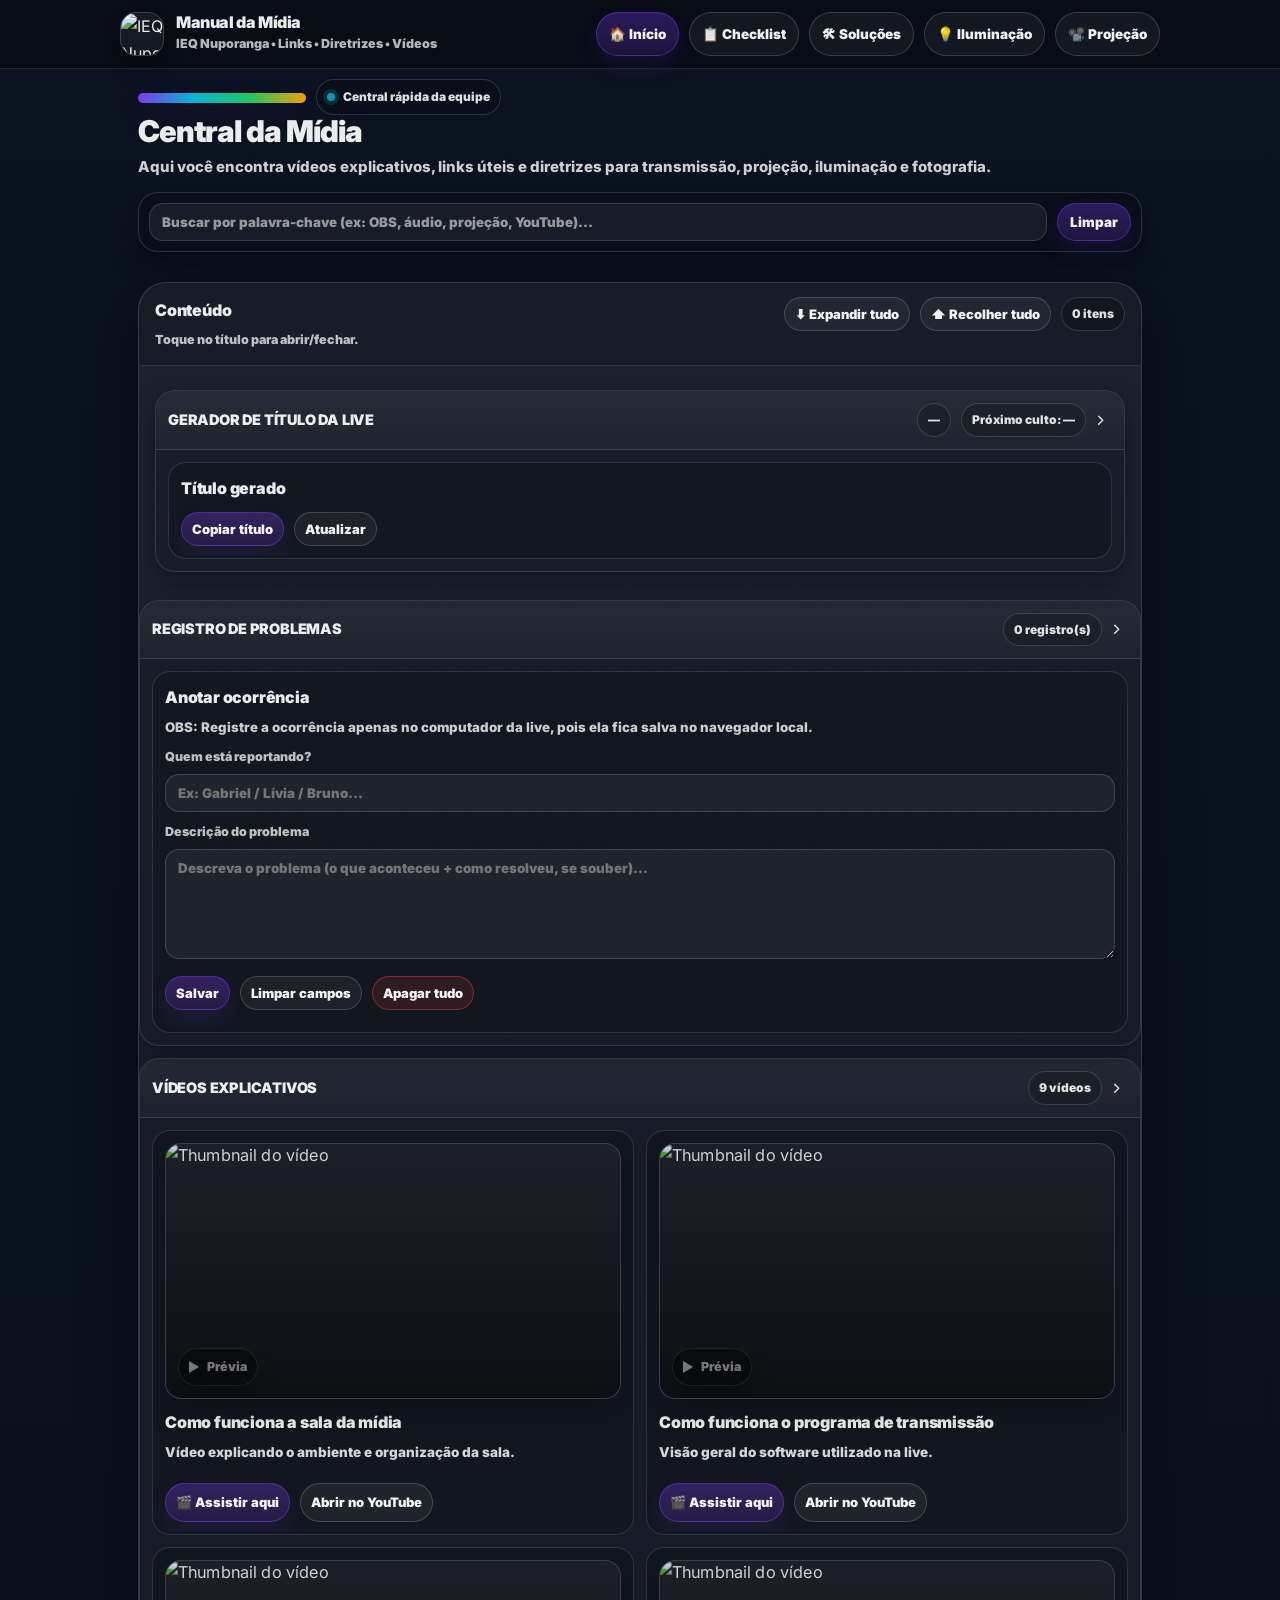
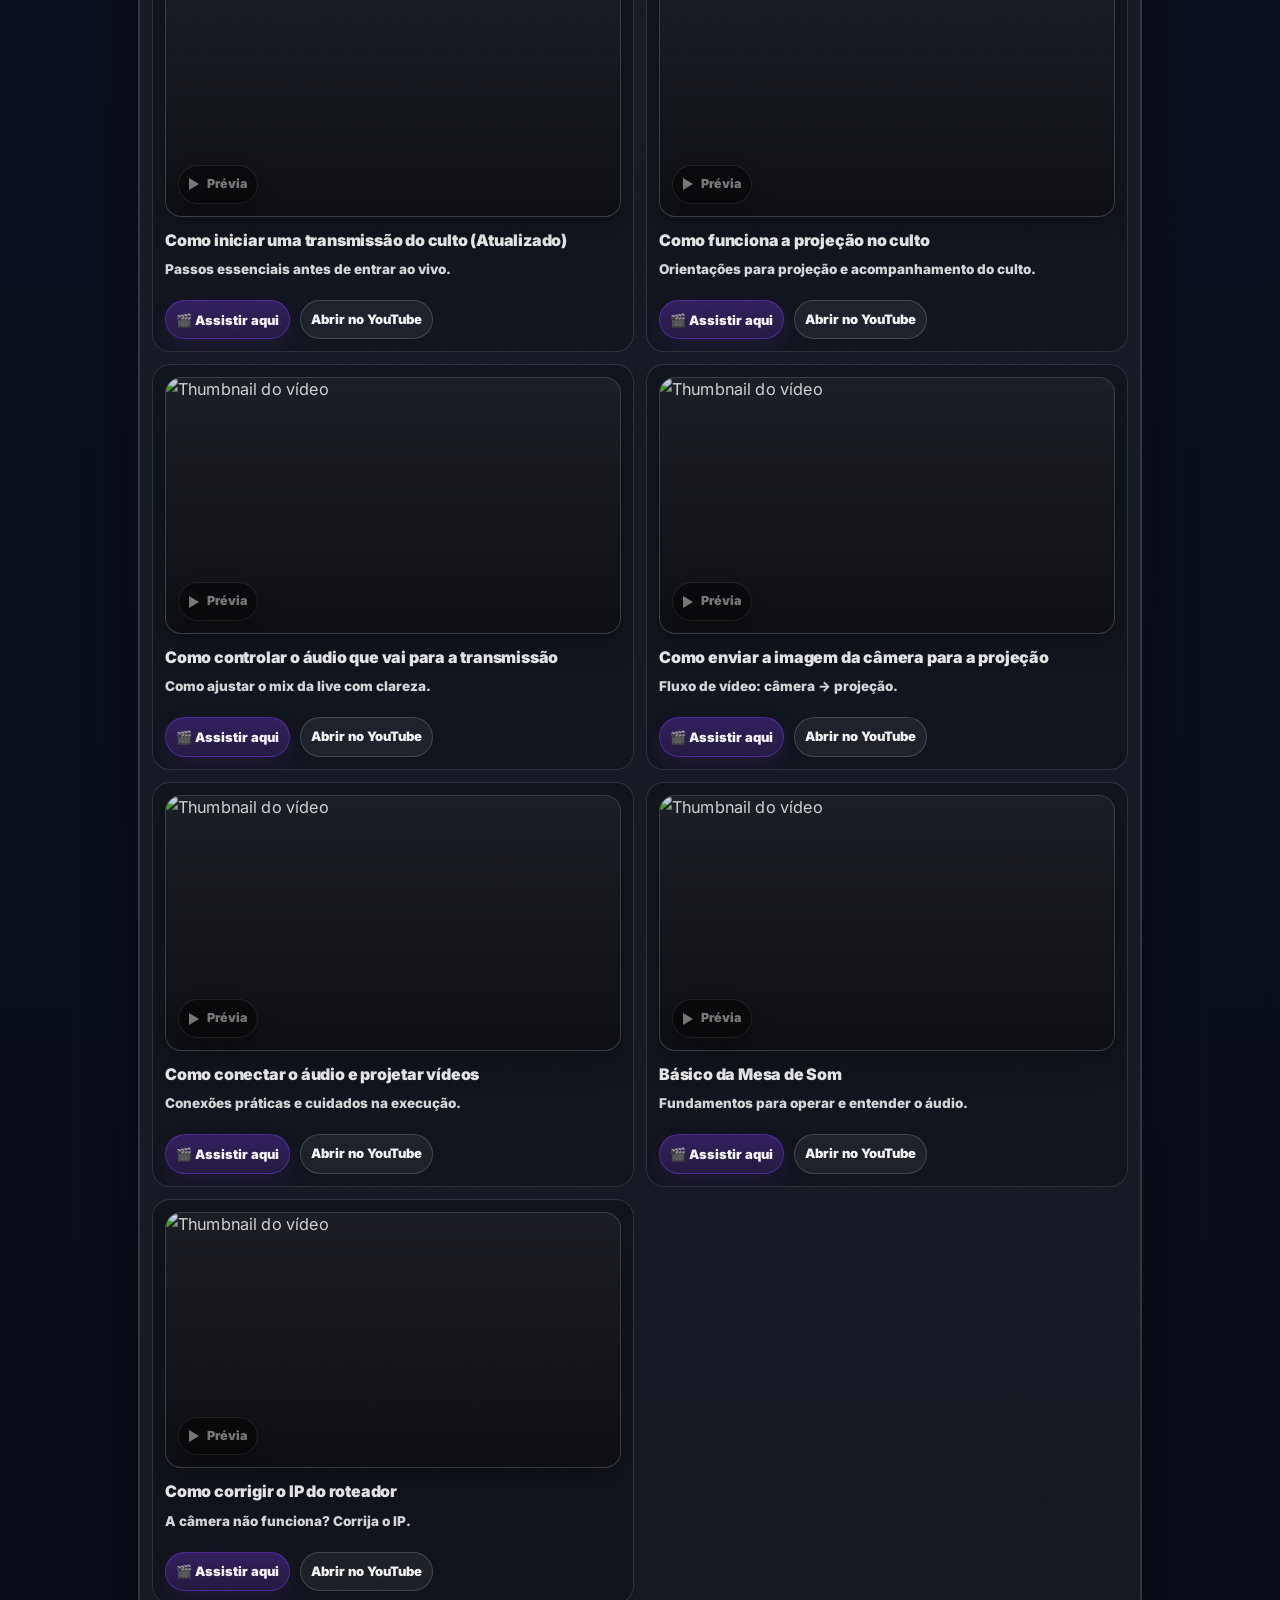
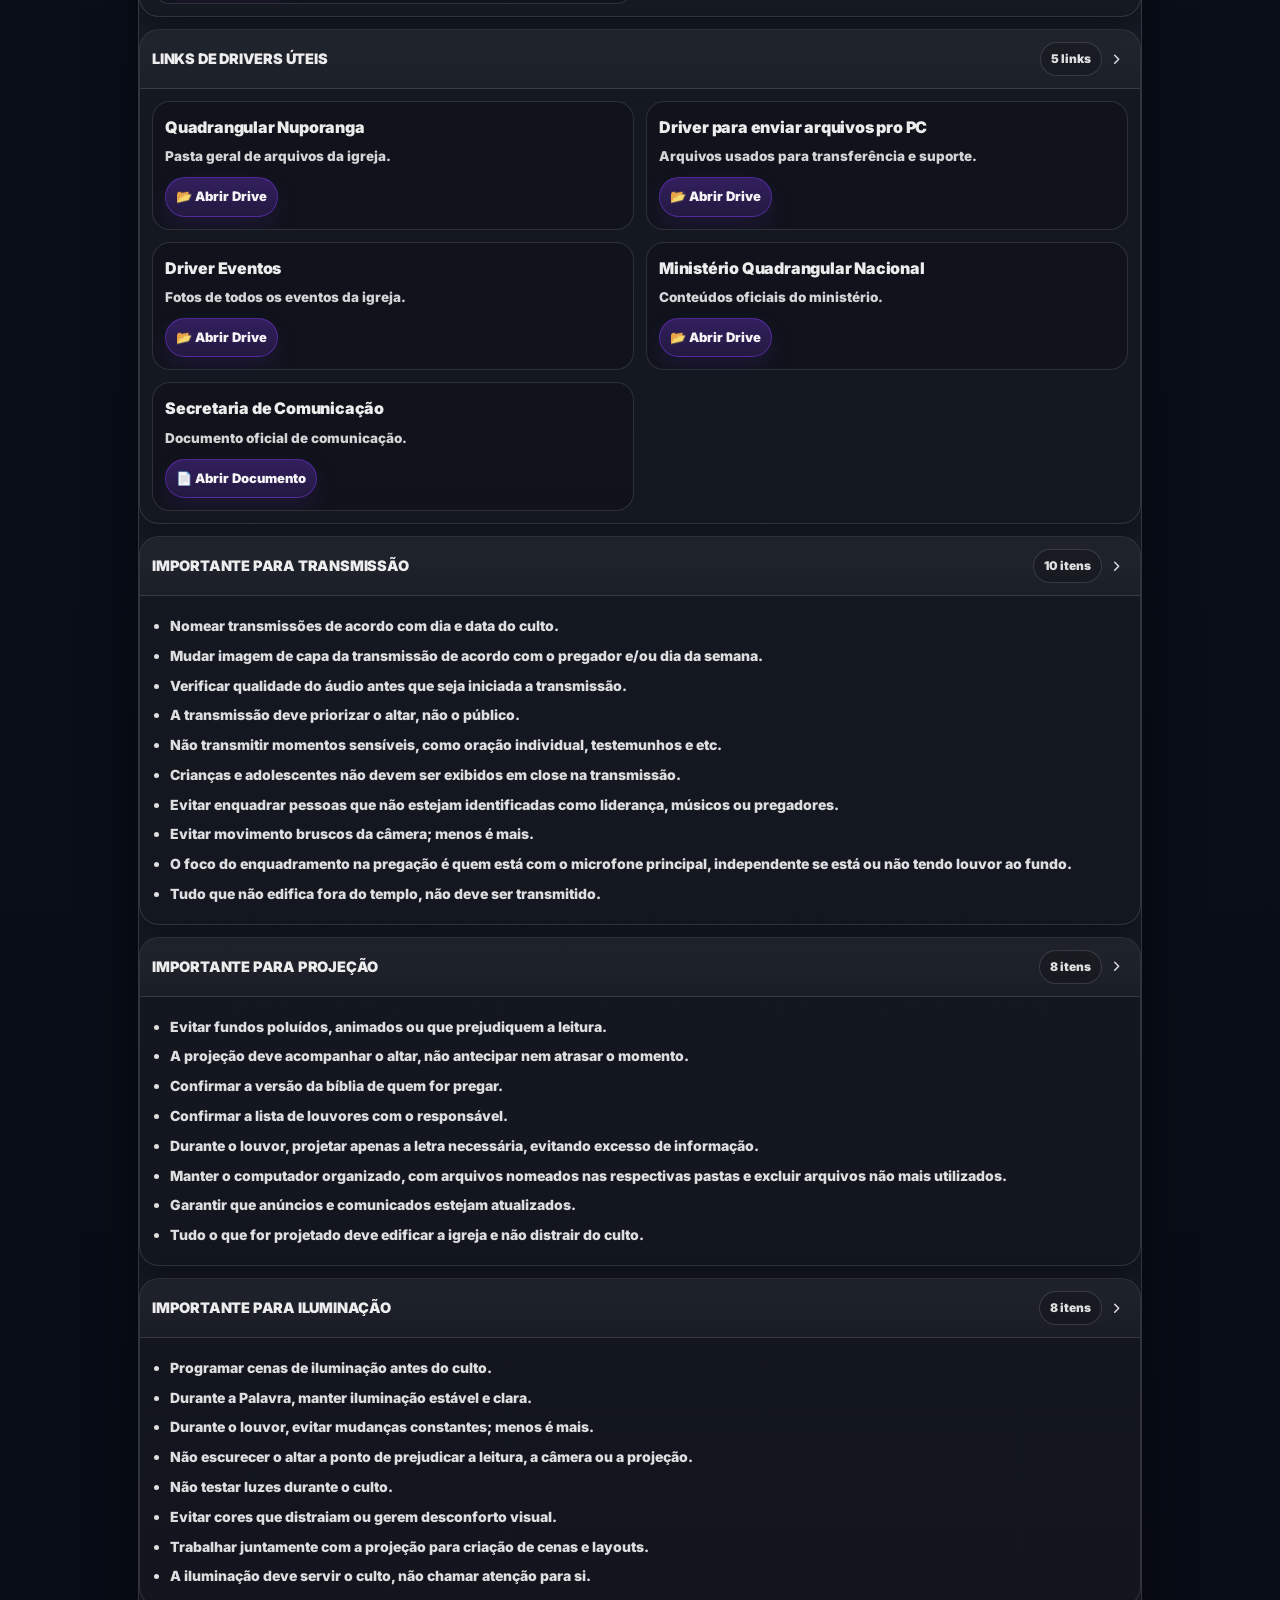
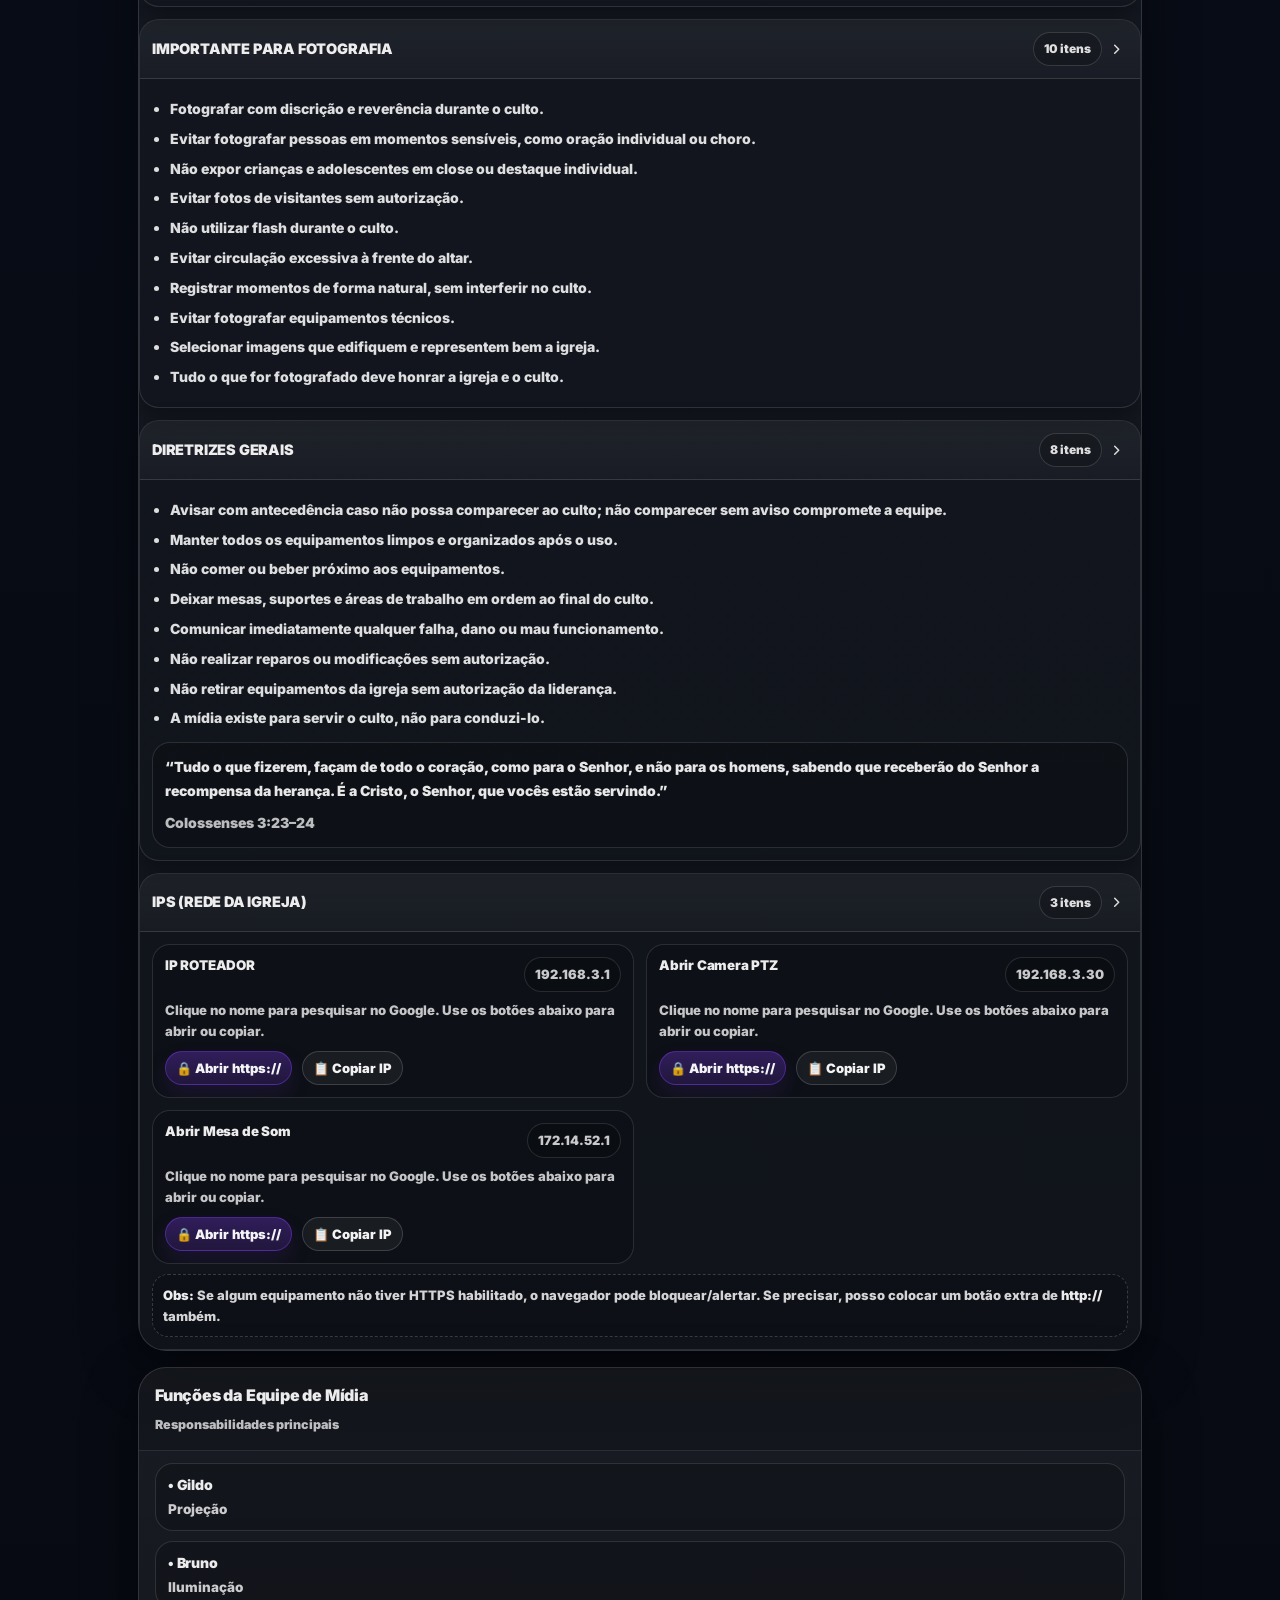
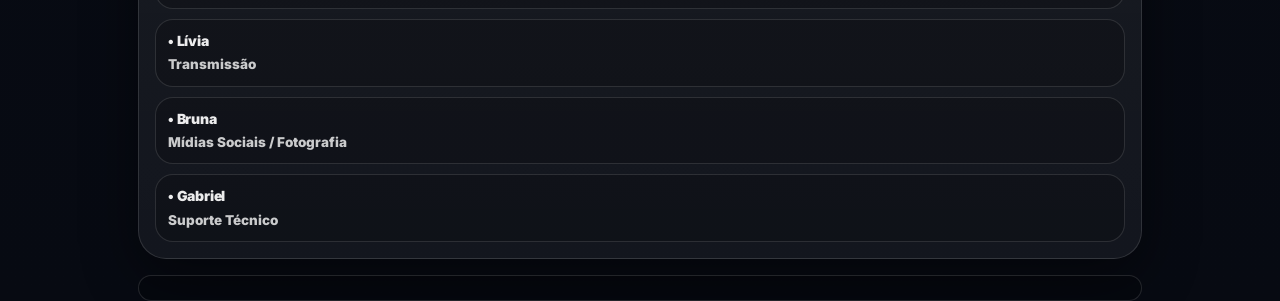
==== commit d01c2abb: "Update index.html" ====
--- a/index.html
+++ b/index.html
@@ -732,6 +732,15 @@
           <span>IEQ Nuporanga • Links • Diretrizes • Vídeos</span>
         </div>
       </a>
+
+       <div id="welcomeUser" style="
+      font-weight:900;
+      font-size:13px;
+      color:rgba(255,255,255,.85);
+      margin-right:10px;
+      white-space:nowrap;
+      "></div>
+
 
       <div class="btnRow" id="btnRowDesktop">
         <a class="btn primary" href="index.html" aria-label="Página inicial">🏠 Início</a>
@@ -2153,6 +2162,24 @@
         }
       });
     })();
+<script>
+(async () => {
+  try {
+    const r = await fetch("/__me", { credentials: "include" });
+    if (!r.ok) return;
+
+    const data = await r.json();
+
+    if (data.ok) {
+      const el = document.getElementById("welcomeUser");
+      if (el) {
+        el.textContent = "Bem-vindo, " + (data.display || data.user);
+      }
+    }
+  } catch {}
+})();
+</script>
+
   </script>
 </body>
 </html>
@@ -2160,3 +2187,4 @@
 
 
 
+
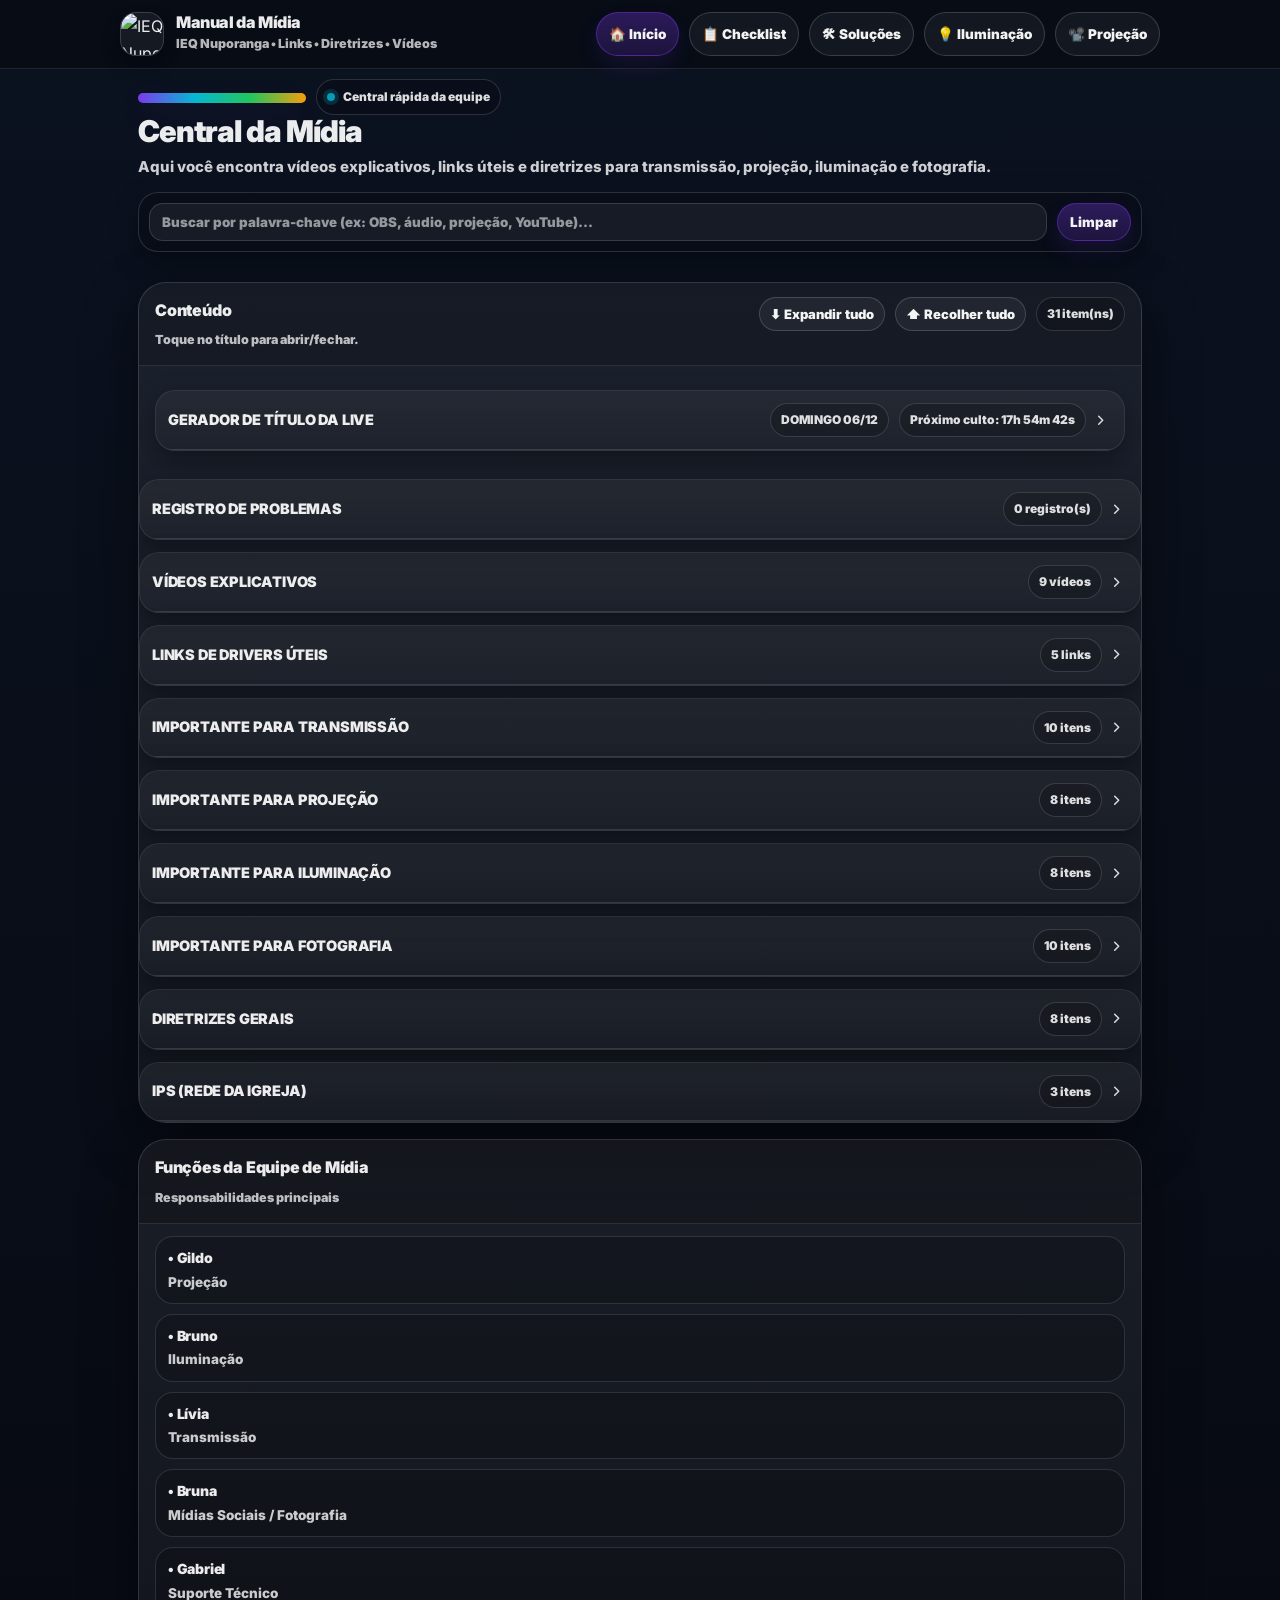
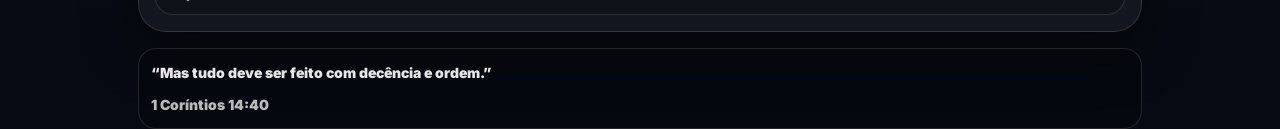
==== commit 48e87f2d: "Update index.html" ====
--- a/index.html
+++ b/index.html
@@ -2162,23 +2162,21 @@
         }
       });
     })();
-<script>
-(async () => {
-  try {
-    const r = await fetch("/__me", { credentials: "include" });
-    if (!r.ok) return;
-
-    const data = await r.json();
-
-    if (data.ok) {
-      const el = document.getElementById("welcomeUser");
-      if (el) {
-        el.textContent = "Bem-vindo, " + (data.display || data.user);
-      }
-    }
-  } catch {}
-})();
-</script>
+    (async () => {
+      try {
+        const r = await fetch("/__me", { credentials: "include" });
+        if (!r.ok) return;
+    
+        const data = await r.json();
+    
+        if (data.ok) {
+          const el = document.getElementById("welcomeUser");
+          if (el) {
+            el.textContent = "Bem-vindo, " + (data.display || data.user);
+          }
+        }
+      } catch {}
+    })();
 
   </script>
 </body>
@@ -2188,3 +2186,4 @@
 
 
 
+
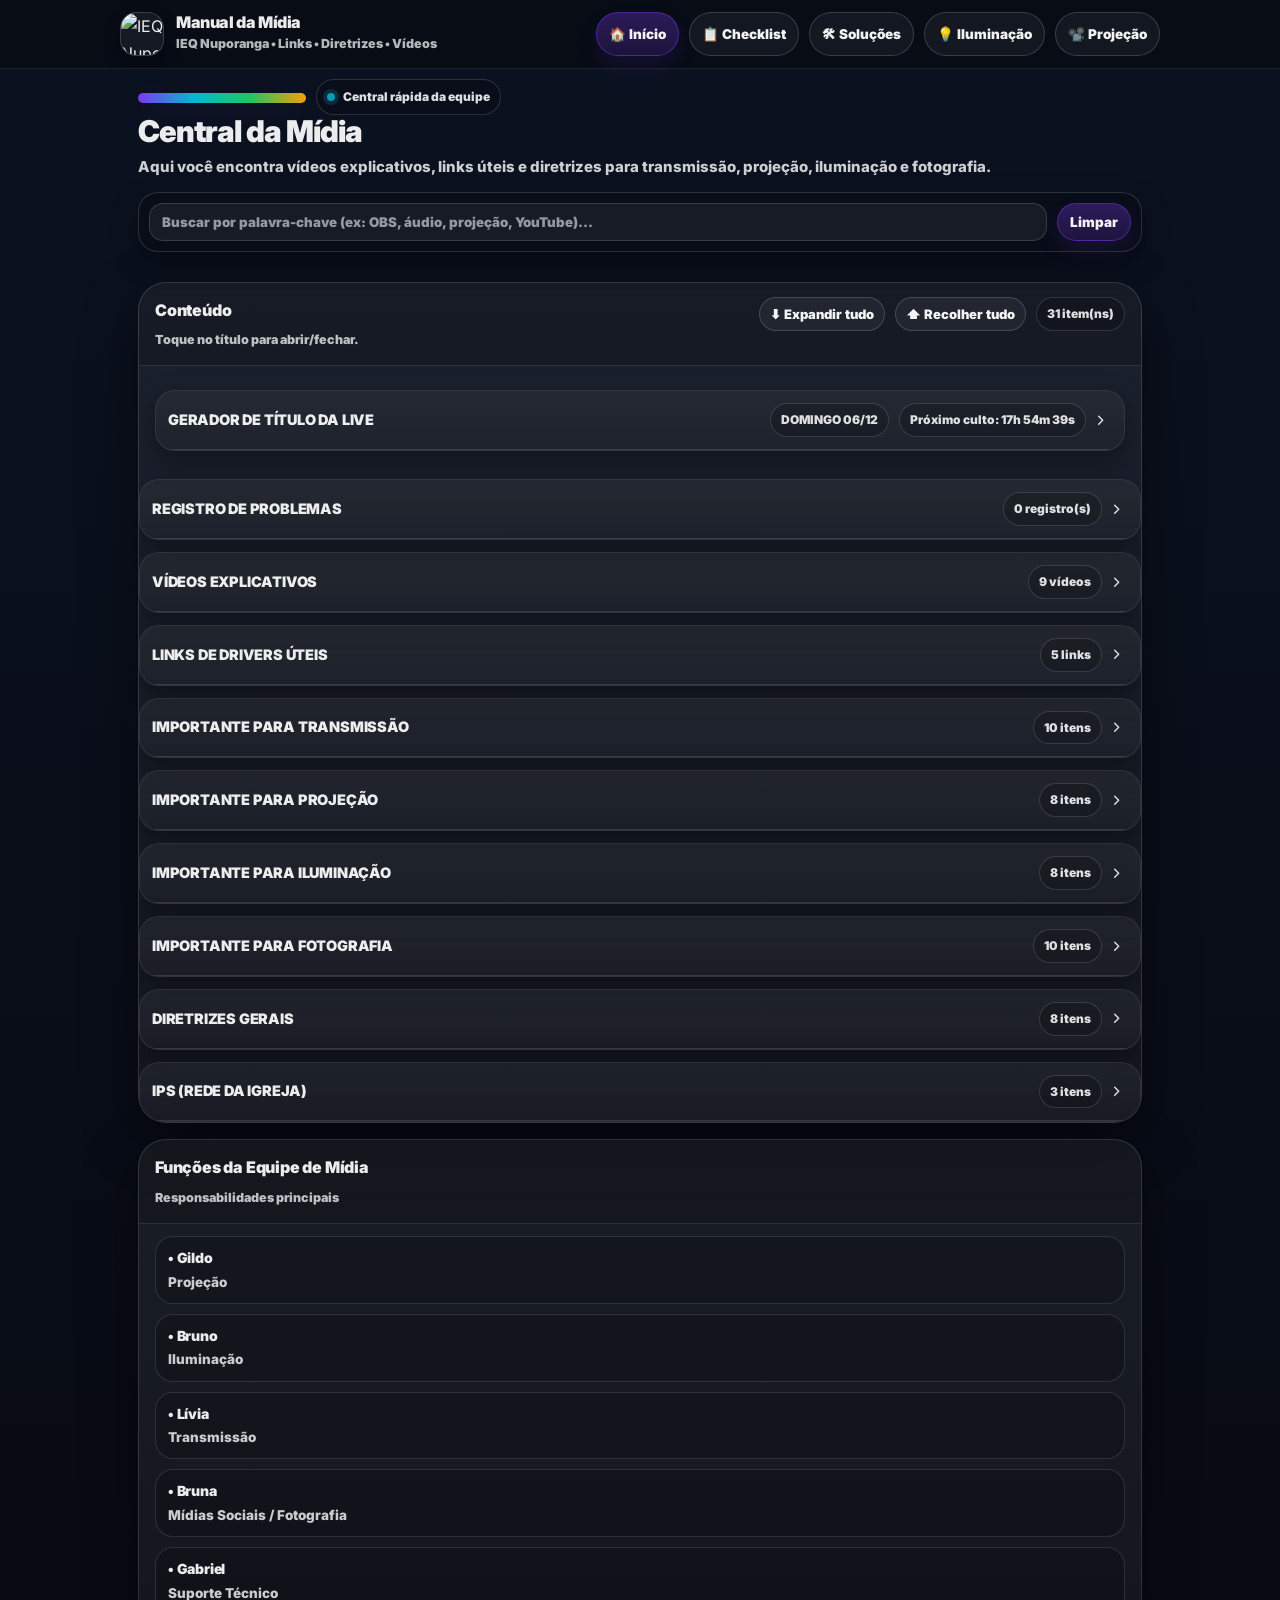
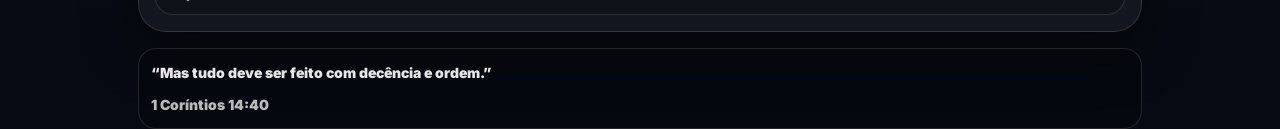
==== commit 966622bb: "Update index.html" ====
--- a/index.html
+++ b/index.html
@@ -1403,6 +1403,10 @@
       if(!body) return;
       const hidden = body.classList.toggle("hidden");
       head.setAttribute("aria-expanded", (!hidden).toString());
+
+      if(!hidden){
+        setHashFromSection(head);
+      }
     }
 
     // Recolher tudo
@@ -1459,6 +1463,42 @@
         .normalize("NFD")
         .replace(/[\u0300-\u036f]/g, "");
     }
+
+    // ===== HASH PARA SEÇÕES =====
+    function slugify(str){
+      return normalize(str)
+        .replace(/[^a-z0-9]+/g, "-")
+        .replace(/^-+|-+$/g, "");
+    }
+
+    function setHashFromSection(head){
+      const h2 = head.querySelector("h2");
+      if(!h2) return;
+      const slug = slugify(h2.textContent || "");
+      if(slug) history.replaceState(null, "", "#" + slug);
+    }
+
+    function openSectionFromHash(){
+      const h = location.hash.replace("#","");
+      if(!h) return;
+
+      document.querySelectorAll("[data-section]").forEach(sec=>{
+        const head = sec.querySelector(".sectionHead");
+        const body = sec.querySelector("[data-body]");
+        if(!head || !body) return;
+
+        const title = head.querySelector("h2");
+        if(!title) return;
+
+        const slug = slugify(title.textContent || "");
+
+        if(slug === h){
+          body.classList.remove("hidden");
+          head.setAttribute("aria-expanded","true");
+        }
+      });
+    }
+
 
     function updateCount(){
       const visible = Array.from(document.querySelectorAll("[data-item]"))
@@ -2178,7 +2218,11 @@
       } catch {}
     })();
 
-  </script>
+  
+
+    // abre seção pelo hash ao carregar
+    openSectionFromHash();
+</script>
 </body>
 </html>
 
@@ -2187,3 +2231,4 @@
 
 
 
+
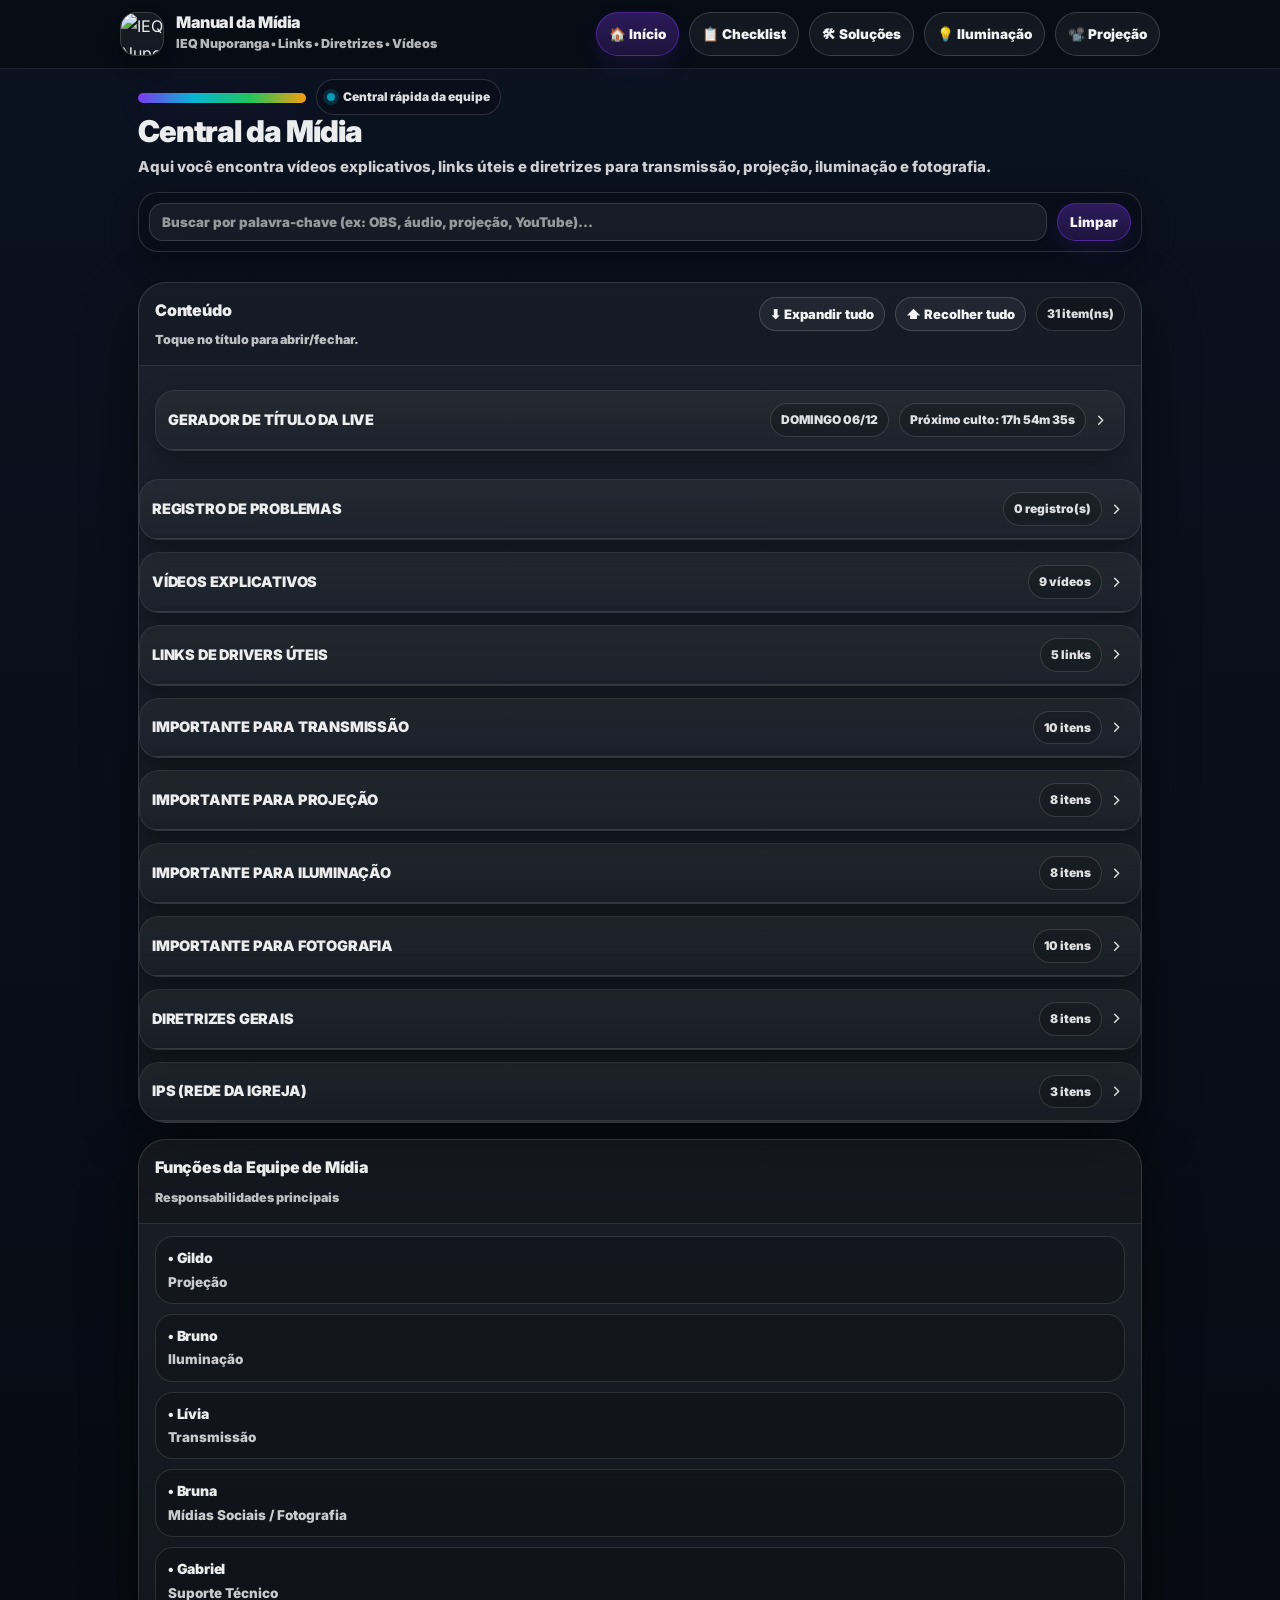
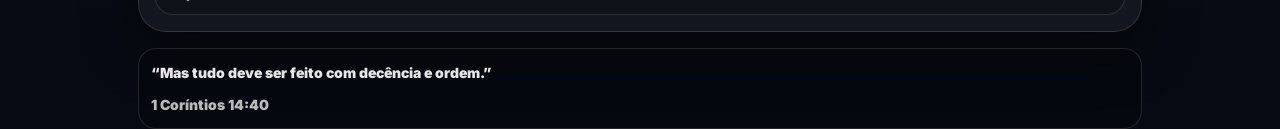
==== commit d4c2e483: "Update index.html" ====
--- a/index.html
+++ b/index.html
@@ -1406,6 +1406,16 @@
 
       if(!hidden){
         setHashFromSection(head);
+      }else{
+        // se você fechou exatamente a seção que está no hash, limpa o hash
+        const h2 = head.querySelector("h2");
+        if(h2){
+          const slug = slugify(h2.textContent || "");
+          const cur = (location.hash || "").replace("#","");
+          if(slug && cur === slug){
+            history.replaceState(null, "", location.pathname + location.search);
+          }
+        }
       }
     }
 
@@ -1417,7 +1427,10 @@
         if(body) body.classList.add("hidden");
         if(head) head.setAttribute("aria-expanded","false");
       });
-    }
+    
+      // limpa o hash ao recolher tudo
+      history.replaceState(null, "", location.pathname + location.search);
+}
 
     // Expandir tudo
     function expandAllSections(){
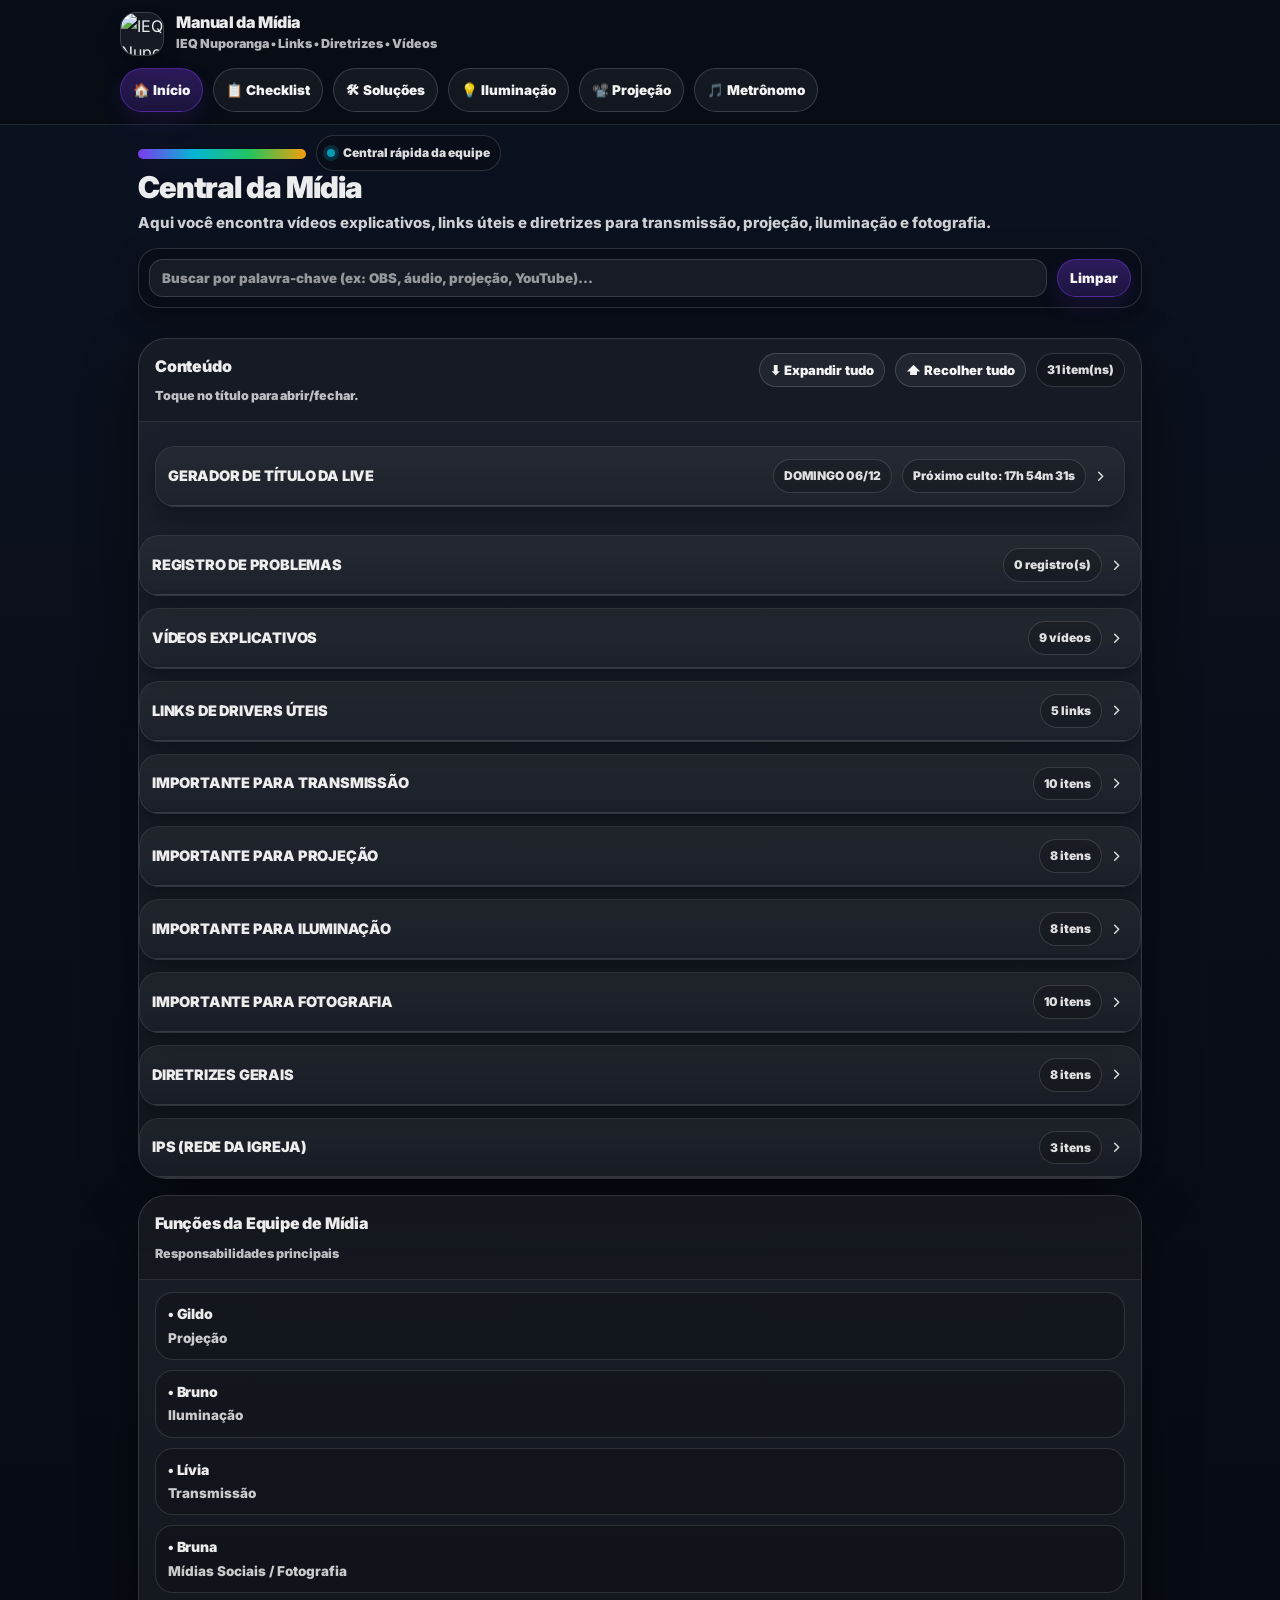
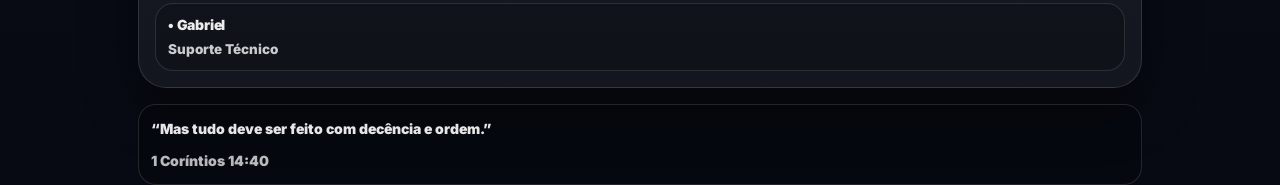
==== commit f145e19b: "Update index.html" ====
--- a/index.html
+++ b/index.html
@@ -748,6 +748,7 @@
         <a class="btn ghost" href="solucoes.html" aria-label="Abrir soluções">🛠 Soluções</a>
         <a class="btn ghost" href="iluminacao.html" aria-label="Abrir iluminação">💡 Iluminação</a>
         <a class="btn ghost" href="projecao.html" aria-label="Abrir projeção">📽️ Projeção</a>
+        <a class="btn ghost" href="/metronomo">🎵 Metrônomo</a>
       </div>
 
       <button class="menuBtn" id="menuBtn" type="button" aria-label="Abrir menu" aria-expanded="false">⋮</button>
@@ -768,6 +769,7 @@
       <a class="btn ghost" href="solucoes.html">🛠 Soluções</a>
       <a class="btn ghost" href="iluminacao.html">💡 Iluminação</a>
       <a class="btn ghost" href="projecao.html">📽️ Projeção</a>
+      <a class="btn ghost" href="/metronomo">🎵 Metrônomo</a
     </div>
   </nav>
 
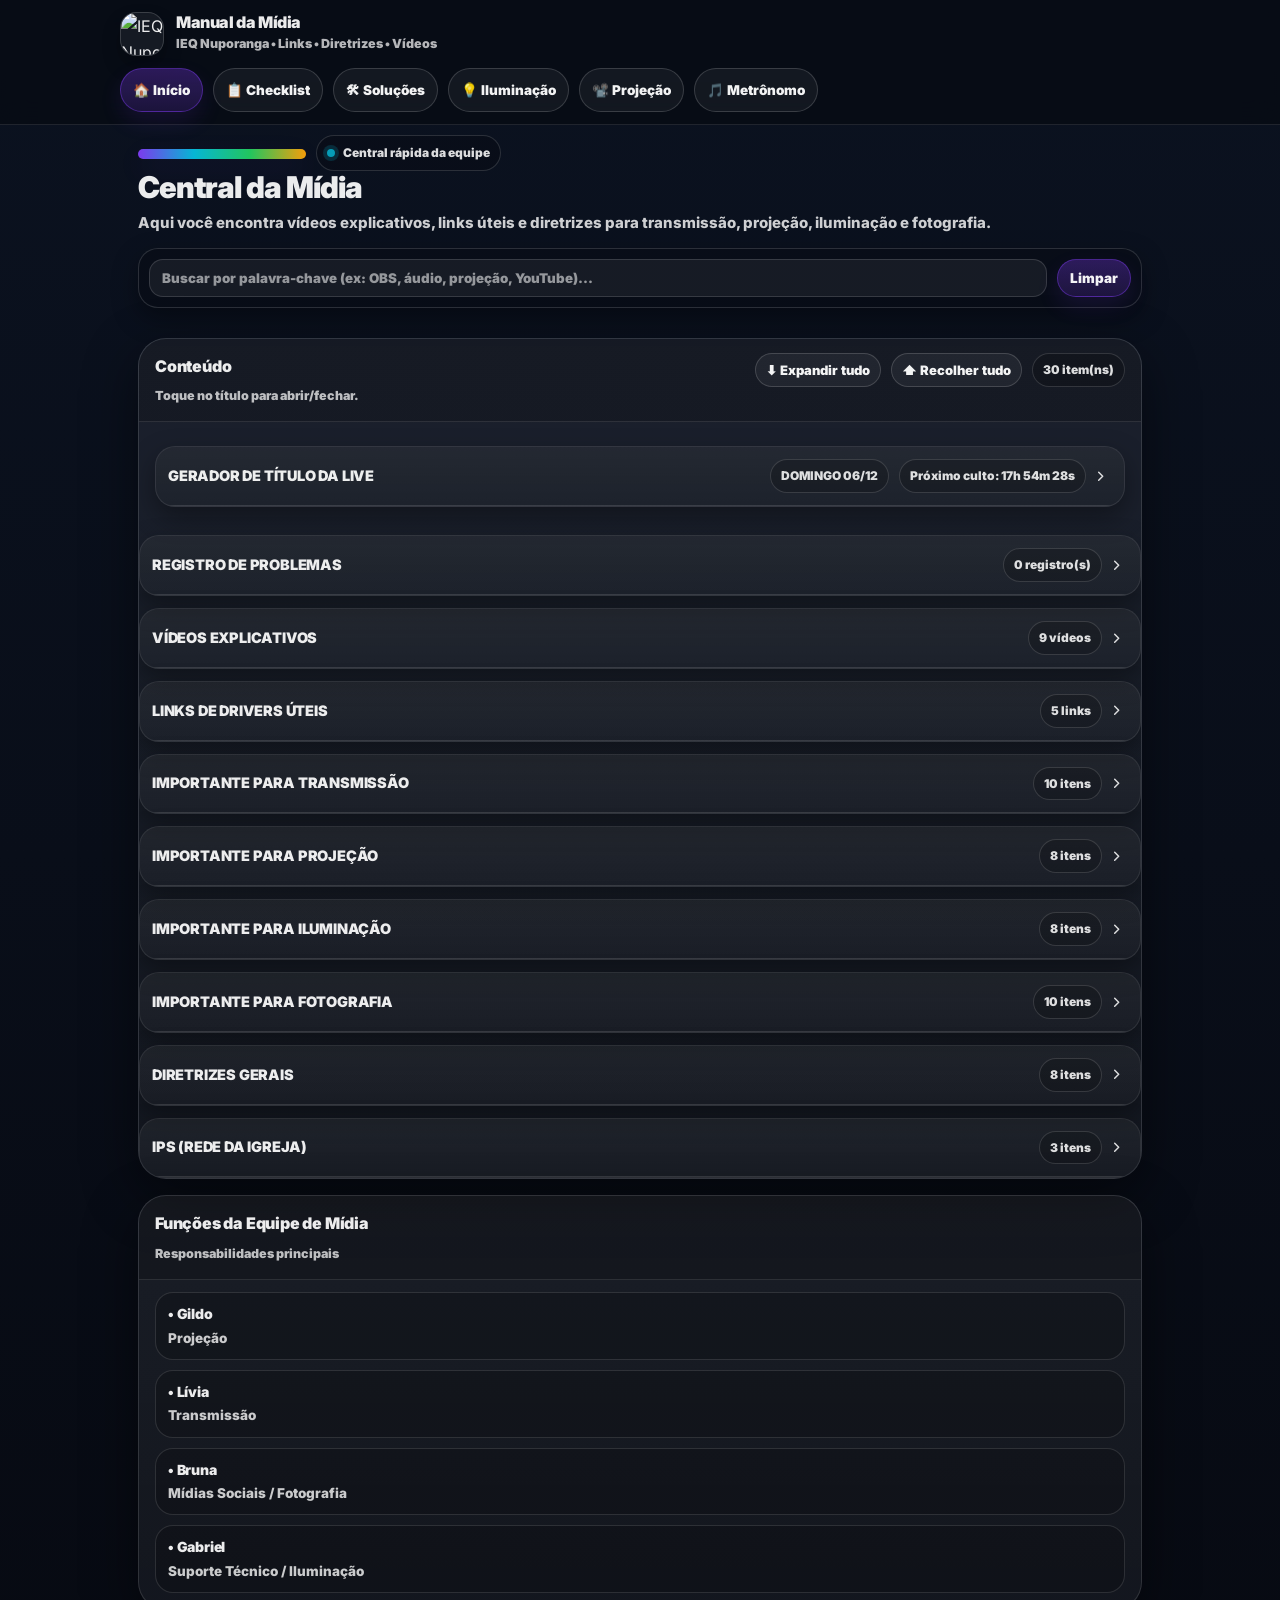
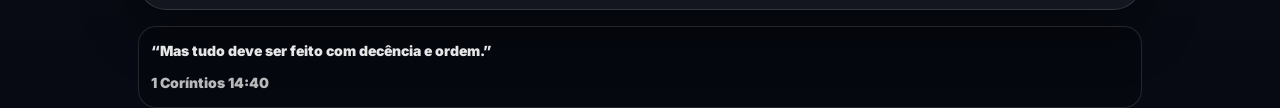
==== commit 430c527b: "Update index.html" ====
--- a/index.html
+++ b/index.html
@@ -1357,10 +1357,6 @@
             <div class="role">Projeção</div>
           </div>
 
-          <div class="miniRow" data-item>
-            <div class="name">• Bruno</div>
-            <div class="role">Iluminação</div>
-          </div>
 
           <div class="miniRow" data-item>
             <div class="name">• Lívia</div>
@@ -1374,7 +1370,7 @@
 
           <div class="miniRow" data-item>
             <div class="name">• Gabriel</div>
-            <div class="role">Suporte Técnico</div>
+            <div class="role">Suporte Técnico / Iluminação</div>
           </div>
         </div>
       </div>
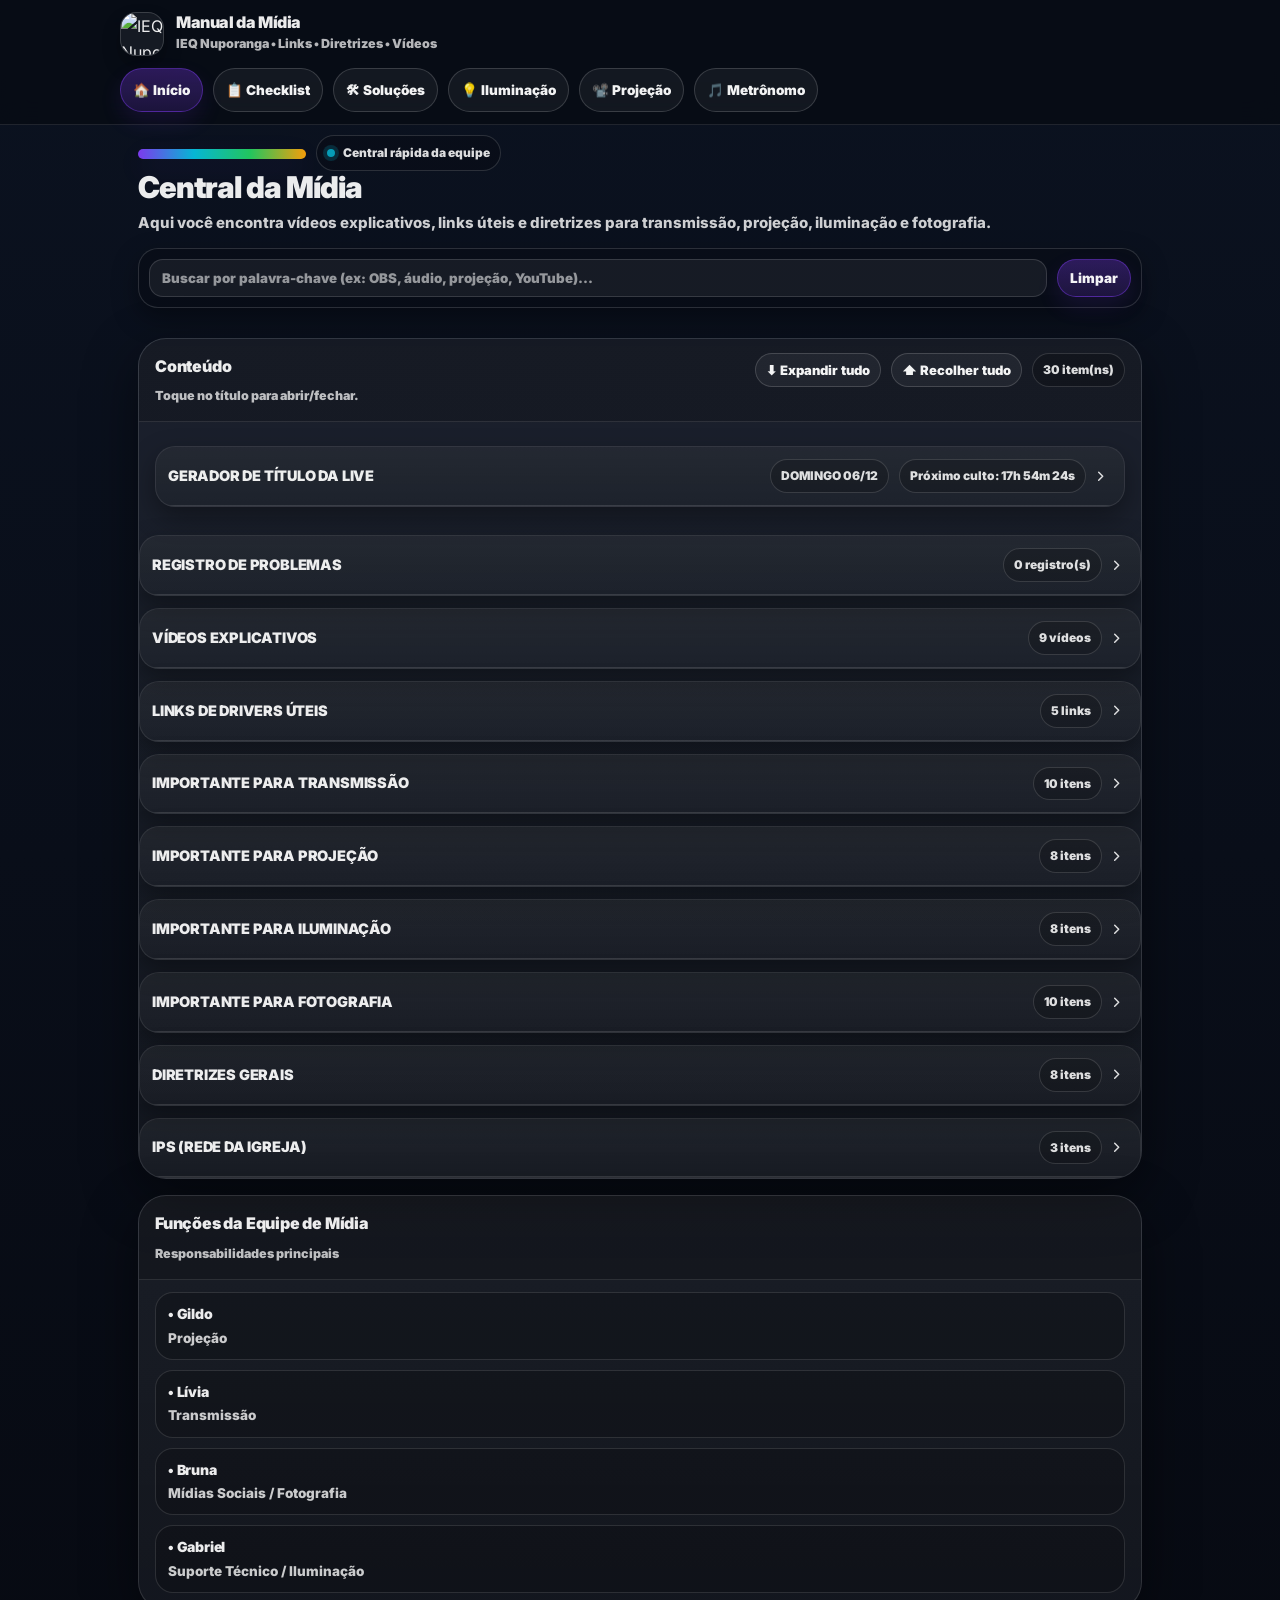
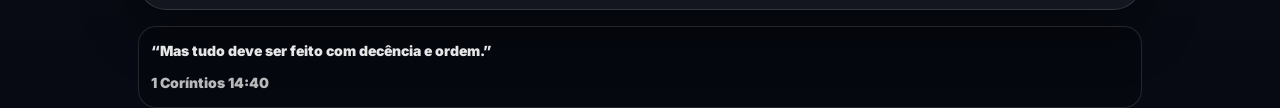
==== commit 2aac1798: "Update index.html" ====
--- a/index.html
+++ b/index.html
@@ -857,7 +857,7 @@
               <div style="margin-top:10px;display:grid;gap:10px">
                 <div>
                   <label for="probWho" style="display:block;margin-bottom:6px;font-size:12.5px;font-weight:900;color:rgba(255,255,255,.72)">Quem está reportando?</label>
-                  <input class="input" id="probWho" type="text" placeholder="Ex: Gabriel / Lívia / Bruno..." />
+                  <input class="input" id="probWho" type="text" placeholder="Ex: Gabriel / Lívia / Gildo..." />
                 </div>
 
                 <div>
@@ -1064,7 +1064,7 @@
                 <strong>Quadrangular Nuporanga</strong>
                 <p>Pasta geral de arquivos da igreja.</p>
                 <div class="row">
-                  <a class="btn primary small" href="https://drive.google.com/drive/folders/1-GQcfvZRFquY4fwe92kJaebK8PD-Q3kI?usp=drive_link" target="_blank" rel="noopener">
+                  <a class="btn primary small" href="https://drive.google.com/drive/folders/1RH2tP135cbizUvfbMlWvFnVH6FhTEQZG?usp=sharing" target="_blank" rel="noopener">
                     📂 Abrir Drive
                   </a>
                 </div>
